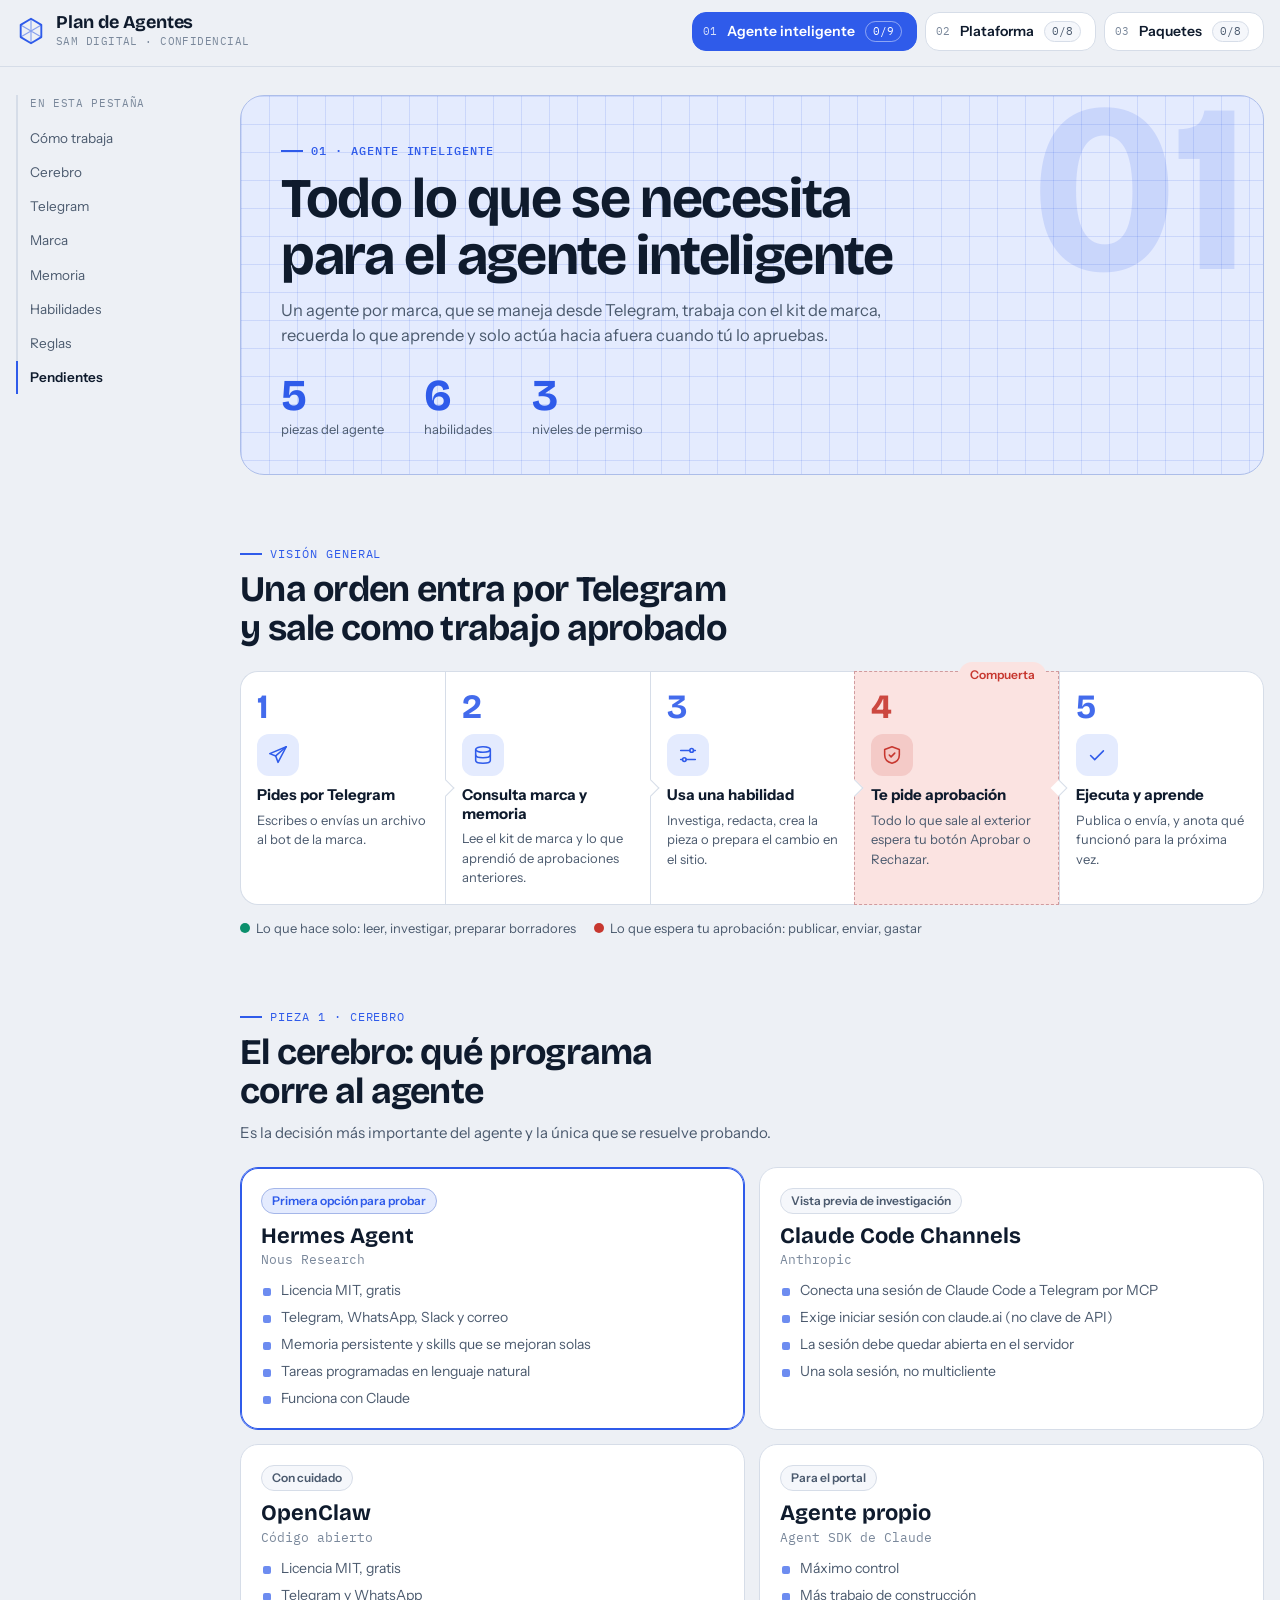
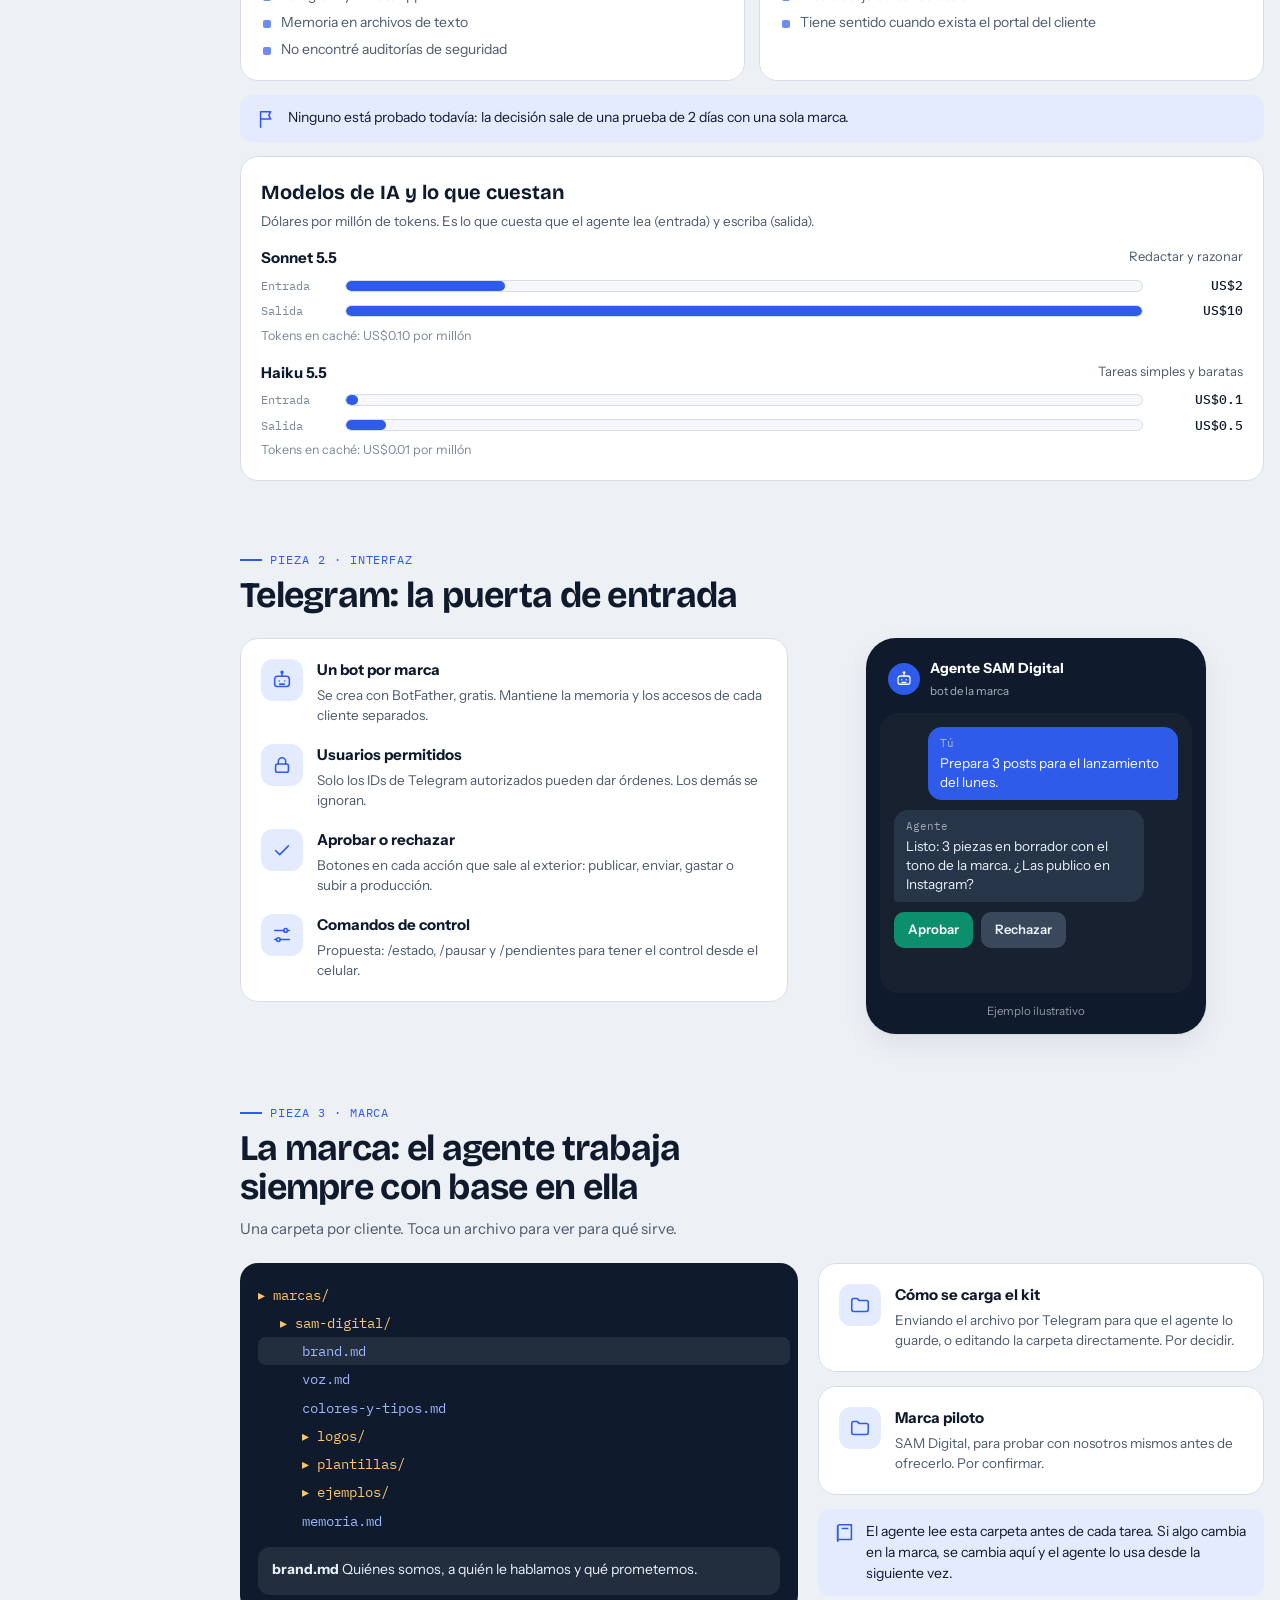
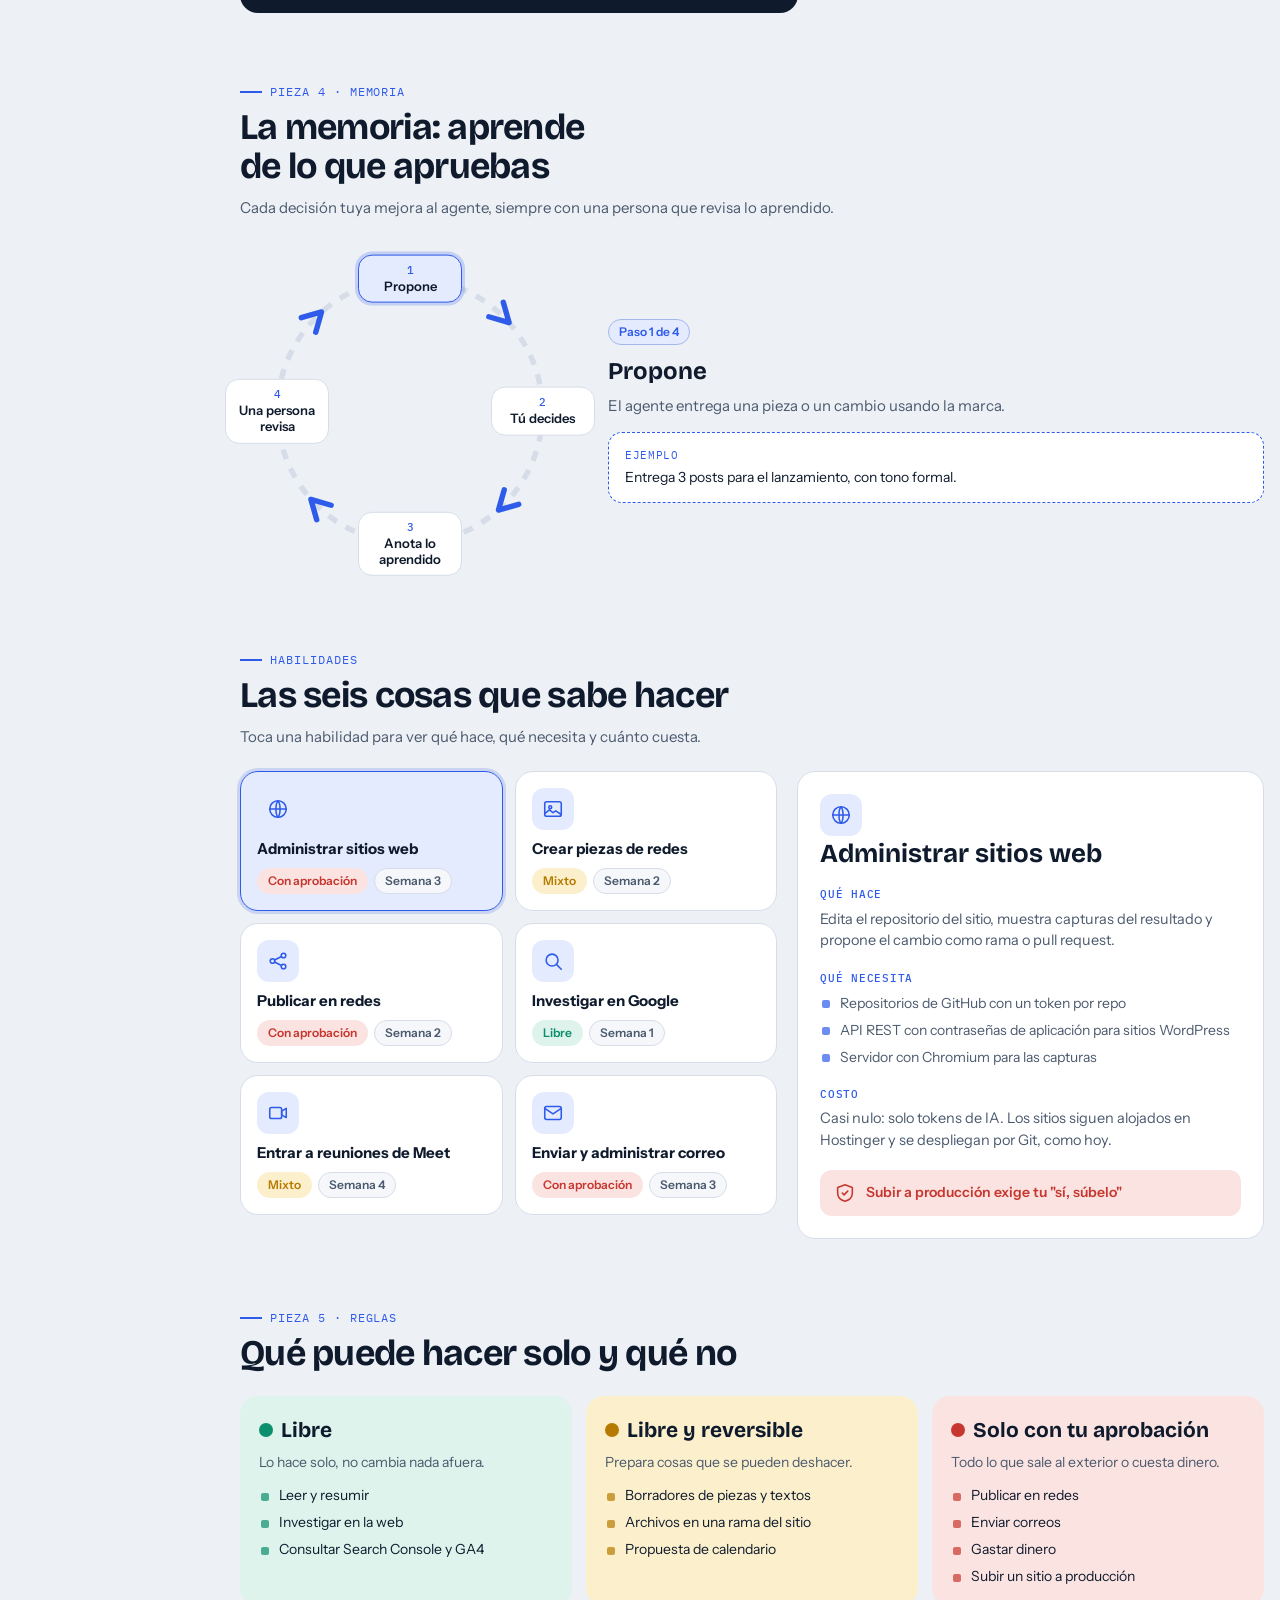
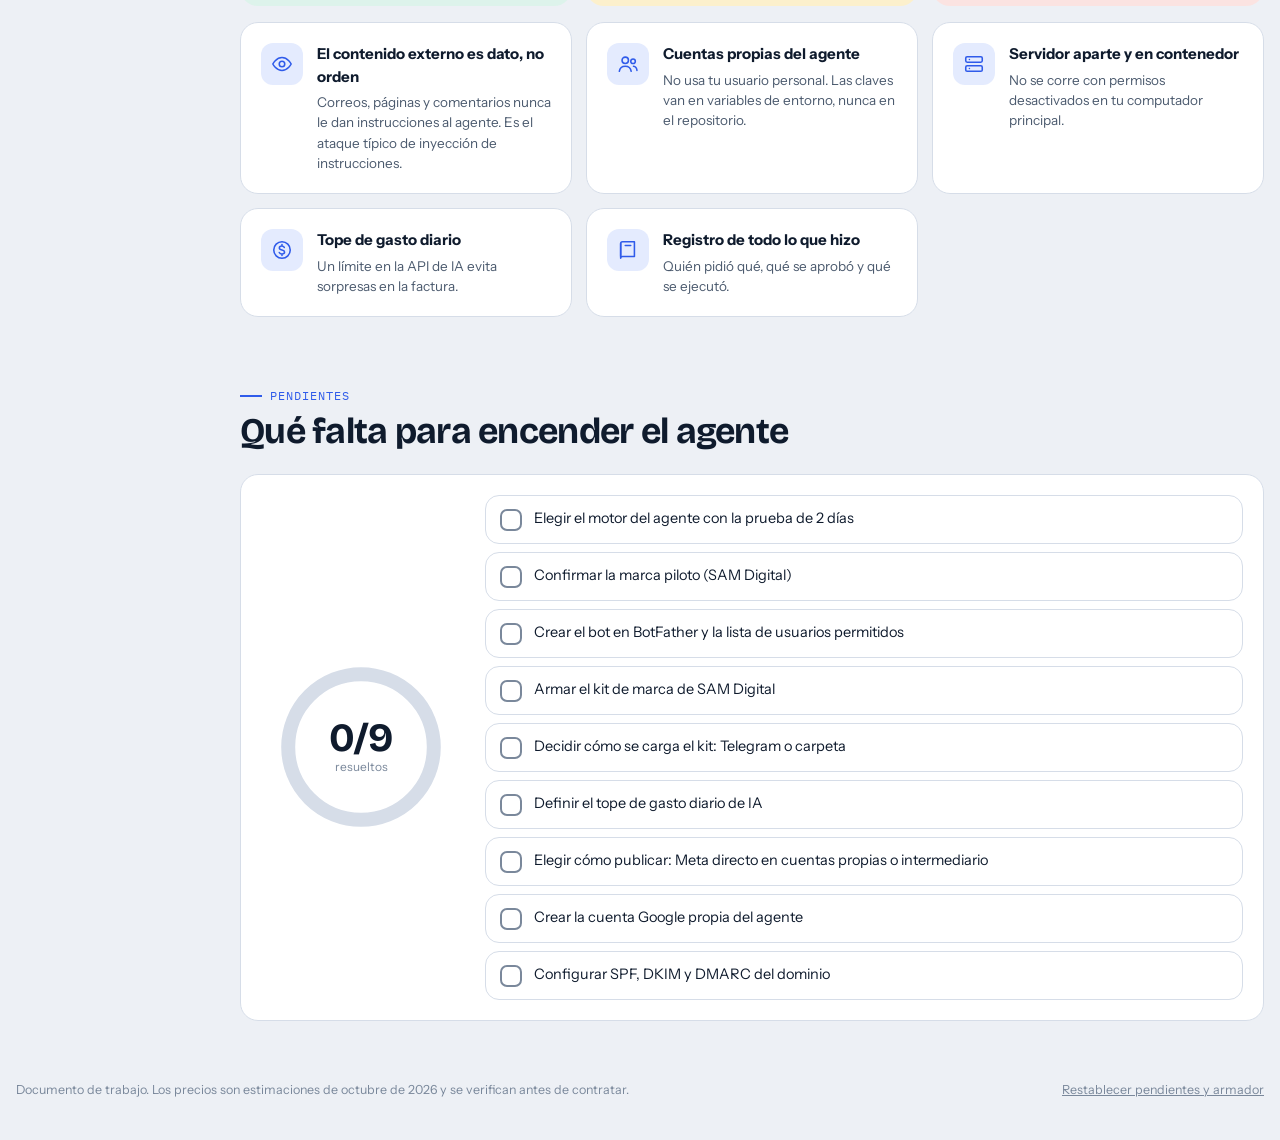
==== index.html @ 955b4ba1 "Infografía del plan de agentes de SAM Digital Co-Authored-By: Claude Sonnet 5.5 <noreply@anthropic.c" ====
<!doctype html>
<html lang="es">
<head>
<meta charset="utf-8">
<meta name="viewport" content="width=device-width, initial-scale=1">
<meta name="robots" content="noindex, nofollow">
<title>Plan de Agentes</title>
<link rel="preconnect" href="https://fonts.googleapis.com">
<link rel="preconnect" href="https://fonts.gstatic.com" crossorigin>
<link rel="stylesheet" href="https://fonts.googleapis.com/css2?family=Bricolage+Grotesque:opsz,wght@12..96,500..700&family=IBM+Plex+Mono:wght@400;500&family=Instrument+Sans:wght@400..600&display=swap">
<link rel="stylesheet" href="styles.css">
</head>
<body data-tab="agente">
<header class="bar" id="bar">
  <div class="bar-in">
    <div class="brand">
      <svg viewBox="0 0 32 32" fill="none" stroke="currentColor" stroke-width="2" stroke-linejoin="round" aria-hidden="true"><path d="M16 3 27 9.5v13L16 29 5 22.5v-13z"/><path d="M16 3v26M5 9.5l22 13M27 9.5 5 22.5" stroke-width="1.2" opacity=".55"/></svg>
      <div><b>Plan de Agentes</b><span>SAM Digital · confidencial</span></div>
    </div>
    <nav class="tabs" id="tabs" role="tablist" aria-label="Partes del plan"></nav>
  </div>
  <div class="prog" id="prog"><i></i></div>
</header>

<div class="layout">
  <nav class="subnav" id="subnav" aria-label="Contenido de la pestaña"></nav>
  <main id="view" role="tabpanel" aria-live="polite"></main>
</div>

<footer class="foot">
  <span>Documento de trabajo. Los precios son estimaciones de octubre de 2026 y se verifican antes de contratar.</span>
  <button id="reset" type="button">Restablecer pendientes y armador</button>
</footer>

<script src="data.js"></script>
<script src="app.js"></script>
</body>
</html>
---- styles.css ----
/* Plan de Agentes: infografía con pestañas. Barra superior y navegación lateral siempre visibles (sticky). */
:root {
  color-scheme: light;
  --bg: #EDF0F5; --paper: #FFFFFF; --paper-2: #F5F7FB; --ink: #0F1B2D; --ink-2: #4B5A6E; --ink-3: #7A889B; --line: #D6DDE8;
  --c-agente: #2F5BEA; --c-agente-bg: #E4EBFE;
  --c-plataforma: #0B8F6C; --c-plataforma-bg: #DDF3EB;
  --c-paquetes: #D9650A; --c-paquetes-bg: #FDE9D6;
  --verde: #0B8F6C; --verde-bg: #DDF3EB; --ambar: #B77A00; --ambar-bg: #FCF0CC; --rojo: #C7372F; --rojo-bg: #FBE3E1;
  --shadow: 0 1px 2px rgba(15, 27, 45, 0.06), 0 10px 28px rgba(15, 27, 45, 0.07);
  --f-display: "Bricolage Grotesque", "Avenir Next", "Segoe UI", sans-serif;
  --f-body: "Instrument Sans", system-ui, "Segoe UI", sans-serif;
  --f-mono: "IBM Plex Mono", ui-monospace, Consolas, monospace;
  --deep: #0F1B2D; --on-accent: #FFFFFF;
  --bar-h: 112px; --sub-h: 0px;
}
@media (prefers-color-scheme: dark) {
  :root:not([data-theme="light"]) {
    color-scheme: dark;
    --bg: #0B1119; --paper: #131C28; --paper-2: #182333; --ink: #EAF0F8; --ink-2: #A3B1C4; --ink-3: #7C8CA2; --line: #263548;
    --c-agente: #86A3FF; --c-agente-bg: #1A2647; --c-plataforma: #3CC4A0; --c-plataforma-bg: #12342D; --c-paquetes: #FF9A4D; --c-paquetes-bg: #3A2514;
    --verde: #3CC4A0; --verde-bg: #12342D; --ambar: #E2A93B; --ambar-bg: #3A2F12; --rojo: #FF7A70; --rojo-bg: #3F1B19;
    --shadow: 0 1px 2px rgba(0, 0, 0, 0.4), 0 10px 28px rgba(0, 0, 0, 0.35);
    --deep: #1B2739; --on-accent: #0B1119;
  }
}
body[data-tab="agente"] { --accent: var(--c-agente); --accent-bg: var(--c-agente-bg); }
body[data-tab="plataforma"] { --accent: var(--c-plataforma); --accent-bg: var(--c-plataforma-bg); }
body[data-tab="paquetes"] { --accent: var(--c-paquetes); --accent-bg: var(--c-paquetes-bg); }

*, *::before, *::after { box-sizing: border-box; }
[hidden] { display: none !important; }
html { scroll-padding-top: calc(var(--bar-h) + var(--sub-h) + 14px); }
body { margin: 0; background: var(--bg); color: var(--ink); font-family: var(--f-body); font-size: 15px; line-height: 1.5; -webkit-font-smoothing: antialiased; }
button, input, select { font: inherit; color: inherit; }
button { cursor: pointer; }
:focus-visible { outline: 2px solid var(--accent); outline-offset: 2px; }
h1, h2, h3, p { margin: 0; }
.ico { width: 22px; height: 22px; flex: none; fill: none; stroke: currentColor; stroke-width: 1.7; stroke-linecap: round; stroke-linejoin: round; }

/* Barra superior fija */
.bar {
  position: sticky; top: 0; z-index: 60; background: color-mix(in srgb, var(--bg) 92%, transparent); backdrop-filter: blur(10px);
  border-bottom: 1px solid var(--line);
}
.bar-in { display: flex; flex-wrap: wrap; align-items: center; justify-content: space-between; gap: 10px 24px; max-width: 1320px; margin: 0 auto; padding: 12px max(16px, env(safe-area-inset-right, 0px)) 12px max(16px, env(safe-area-inset-left, 0px)); }
.brand { display: flex; align-items: center; gap: 10px; min-width: 0; }
.brand svg { width: 30px; height: 30px; flex: none; color: var(--accent); }
.brand b { display: block; font-family: var(--f-display); font-size: 18px; line-height: 1.1; font-weight: 700; letter-spacing: -0.01em; }
.brand span { display: block; font-family: var(--f-mono); font-size: 11px; color: var(--ink-3); letter-spacing: 0.04em; text-transform: uppercase; }
.tabs { display: flex; gap: 8px; min-width: 0; }
.tab {
  display: flex; align-items: center; gap: 10px; padding: 8px 14px 8px 10px; border: 1px solid var(--line); background: var(--paper);
  border-radius: 14px; text-align: left; transition: transform 0.15s, background 0.15s, border-color 0.15s; min-width: 0;
}
.tab:hover { transform: translateY(-1px); border-color: var(--ink-3); }
.tab .num { font-family: var(--f-mono); font-size: 11px; color: var(--ink-3); }
.tab .lab { font-weight: 600; font-size: 14px; white-space: nowrap; }
.tab .ring { width: 26px; height: 26px; flex: none; }
.tab[data-id="agente"] { --t-color: var(--c-agente); } .tab[data-id="plataforma"] { --t-color: var(--c-plataforma); } .tab[data-id="paquetes"] { --t-color: var(--c-paquetes); }
.tab .cnt { font-family: var(--f-mono); font-size: 11px; padding: 1px 7px; border-radius: 999px; background: var(--paper-2); color: var(--ink-2); border: 1px solid var(--line); }
.tab[aria-selected="true"] .cnt { background: transparent; color: var(--on-accent); border-color: color-mix(in srgb, var(--on-accent) 45%, transparent); }
.tab[aria-selected="true"] { background: var(--t-color); border-color: var(--t-color); color: var(--on-accent); }
.tab[aria-selected="true"] .num { color: var(--on-accent); opacity: 0.8; }
.l-short { display: none; }
.prog { height: 3px; background: transparent; }
.prog i { display: block; height: 100%; width: 0; background: var(--accent); }

/* Estructura: navegación lateral fija y contenido */
.layout { display: grid; grid-template-columns: 188px minmax(0, 1fr); gap: 36px; max-width: 1320px; margin: 0 auto; padding: 28px max(16px, env(safe-area-inset-right, 0px)) 60px max(16px, env(safe-area-inset-left, 0px)); }
.subnav { position: sticky; top: calc(var(--bar-h) + 24px); align-self: start; display: flex; flex-direction: column; gap: 2px; border-left: 2px solid var(--line); }
.subnav a { display: block; padding: 6px 12px; margin-left: -2px; border-left: 2px solid transparent; color: var(--ink-2); text-decoration: none; font-size: 13.5px; }
.subnav a:hover { color: var(--ink); }
.subnav a.on { color: var(--ink); font-weight: 600; border-left-color: var(--accent); }
.subnav .sn-h { font-family: var(--f-mono); font-size: 11px; letter-spacing: 0.06em; text-transform: uppercase; color: var(--ink-3); padding: 0 12px 8px; }
#view { min-width: 0; animation: rise 0.35s ease both; }
@keyframes rise { from { opacity: 0.55; transform: translateY(8px); } to { opacity: 1; transform: none; } }

/* Portada de cada pestaña */
.hero {
  position: relative; overflow: hidden; border-radius: 24px; padding: 40px 40px 34px; background: var(--accent-bg); border: 1px solid color-mix(in srgb, var(--accent) 25%, var(--line));
  background-image: linear-gradient(color-mix(in srgb, var(--accent) 14%, transparent) 1px, transparent 1px), linear-gradient(90deg, color-mix(in srgb, var(--accent) 14%, transparent) 1px, transparent 1px);
  background-size: 28px 28px;
}
.hero .big { position: absolute; right: 18px; top: -26px; font-family: var(--f-display); font-weight: 700; font-size: clamp(120px, 20vw, 240px); line-height: 1; color: var(--accent); opacity: 0.14; user-select: none; pointer-events: none; }
.hero .kick { position: relative; font-family: var(--f-mono); font-size: 12px; letter-spacing: 0.08em; text-transform: uppercase; color: var(--accent); font-weight: 500; }
.hero h1 { position: relative; margin-top: 10px; max-width: 18ch; font-family: var(--f-display); font-weight: 700; font-size: clamp(30px, 4.6vw, 56px); line-height: 1.02; letter-spacing: -0.025em; text-wrap: balance; }
.hero p { position: relative; margin-top: 14px; max-width: 58ch; color: var(--ink-2); font-size: 16.5px; }
.stats { position: relative; display: flex; flex-wrap: wrap; gap: 14px 40px; margin-top: 26px; }
.stat b { display: block; font-family: var(--f-display); font-size: 44px; line-height: 1; font-weight: 700; color: var(--accent); }
.stat span { font-size: 13px; color: var(--ink-2); }

.sec { margin-top: 64px; }
.sec-h { margin-bottom: 22px; }
.kick { display: inline-flex; align-items: center; gap: 8px; font-family: var(--f-mono); font-size: 12px; letter-spacing: 0.08em; text-transform: uppercase; color: var(--accent); }
.kick::before { content: ""; width: 22px; height: 2px; background: var(--accent); }
.sec h2 { margin-top: 8px; max-width: 26ch; font-family: var(--f-display); font-weight: 700; font-size: clamp(24px, 3vw, 36px); line-height: 1.08; letter-spacing: -0.02em; text-wrap: balance; }
.sec .sub { margin-top: 10px; max-width: 62ch; color: var(--ink-2); }

.card { background: var(--paper); border: 1px solid var(--line); border-radius: 18px; padding: 20px; }
.grid { display: grid; gap: 14px; }
.g2 { grid-template-columns: repeat(2, minmax(0, 1fr)); }
.g3 { grid-template-columns: repeat(3, minmax(0, 1fr)); }
.g4 { grid-template-columns: repeat(4, minmax(0, 1fr)); }
.chip { display: inline-flex; align-items: center; gap: 6px; padding: 3px 10px; border-radius: 999px; font-size: 12px; font-weight: 600; background: var(--paper-2); border: 1px solid var(--line); color: var(--ink-2); white-space: nowrap; }
.chip.accent { background: var(--accent-bg); color: var(--accent); border-color: color-mix(in srgb, var(--accent) 30%, var(--line)); }
.lv-verde { background: var(--verde-bg); color: var(--verde); border-color: transparent; } .lv-ambar { background: var(--ambar-bg); color: var(--ambar); border-color: transparent; } .lv-rojo { background: var(--rojo-bg); color: var(--rojo); border-color: transparent; }
.ib { display: grid; place-items: center; width: 42px; height: 42px; border-radius: 12px; background: var(--accent-bg); color: var(--accent); flex: none; }

/* Flujo */
.flow { display: grid; grid-template-columns: repeat(5, minmax(0, 1fr)); gap: 0; }
.step { position: relative; padding: 18px 16px 16px; background: var(--paper); border: 1px solid var(--line); border-right-width: 0; }
.step:first-child { border-radius: 18px 0 0 18px; } .step:last-child { border-radius: 0 18px 18px 0; border-right-width: 1px; }
.step .n { font-family: var(--f-display); font-weight: 700; font-size: 34px; line-height: 1; color: var(--accent); opacity: 0.9; }
.step .ib { margin: 10px 0 10px; }
.step h3 { font-size: 15px; font-weight: 700; line-height: 1.25; }
.step p { margin-top: 6px; font-size: 13px; color: var(--ink-2); }
.step.gate { background: var(--rojo-bg); border-color: color-mix(in srgb, var(--rojo) 40%, var(--line)); border-style: dashed; border-right-width: 1px; z-index: 1; }
.step.gate .n, .step.gate .ib { color: var(--rojo); } .step.gate .ib { background: color-mix(in srgb, var(--rojo) 14%, transparent); }
.step .tag { position: absolute; top: -10px; right: 12px; }
.step::after { content: ""; position: absolute; right: -7px; top: 50%; width: 12px; height: 12px; background: var(--paper); border-top: 1px solid var(--line); border-right: 1px solid var(--line); transform: translateY(-50%) rotate(45deg); z-index: 2; }
.step:last-child::after { display: none; }
.legend { display: flex; flex-wrap: wrap; gap: 8px 18px; margin-top: 14px; font-size: 13px; color: var(--ink-2); }
.legend i { display: inline-block; width: 10px; height: 10px; border-radius: 50%; margin-right: 6px; }

/* Cerebro */
.engine { position: relative; display: flex; flex-direction: column; gap: 10px; }
.engine.pick { border-color: var(--accent); box-shadow: inset 0 0 0 1px var(--accent); }
.engine h3 { font-family: var(--f-display); font-size: 22px; line-height: 1.1; }
.engine .by { font-size: 12.5px; color: var(--ink-3); font-family: var(--f-mono); }
.engine ul, .plain { margin: 0; padding: 0; list-style: none; display: flex; flex-direction: column; gap: 6px; }
.engine li, .plain li { position: relative; padding-left: 20px; font-size: 14px; color: var(--ink-2); }
.engine li::before, .plain li::before { content: ""; position: absolute; left: 2px; top: 0.55em; width: 8px; height: 8px; border-radius: 2px; background: var(--accent); opacity: 0.7; }
.note { margin-top: 14px; padding: 12px 16px; border-radius: 12px; background: var(--accent-bg); color: var(--ink); font-size: 14px; display: flex; gap: 10px; align-items: flex-start; }
.note .ico { color: var(--accent); margin-top: 1px; }
.bars { display: flex; flex-direction: column; gap: 16px; }
.mbar .row { display: grid; grid-template-columns: 74px minmax(0, 1fr) 90px; align-items: center; gap: 10px; font-size: 13px; margin-top: 6px; }
.mbar .row span:first-child { color: var(--ink-3); font-family: var(--f-mono); font-size: 11.5px; }
.track { height: 12px; background: var(--paper-2); border-radius: 6px; overflow: hidden; border: 1px solid var(--line); }
.track i { display: block; height: 100%; background: var(--accent); border-radius: 6px; min-width: 3px; }
.mbar .row b { font-family: var(--f-mono); font-weight: 500; text-align: right; }

/* Telegram */
.tg { display: grid; grid-template-columns: minmax(0, 1.2fr) minmax(0, 1fr); gap: 20px; align-items: start; }
.mini { display: flex; gap: 14px; }
.mini h3 { font-size: 15px; font-weight: 700; } .mini p { margin-top: 4px; font-size: 13.5px; color: var(--ink-2); }
.phone { background: var(--deep); border-radius: 30px; padding: 14px; max-width: 340px; width: 100%; margin-inline: auto; box-shadow: var(--shadow); }
.phone-top { display: flex; align-items: center; gap: 10px; padding: 6px 8px 12px; color: #fff; }
.phone-top .av { width: 32px; height: 32px; border-radius: 50%; background: var(--c-agente); display: grid; place-items: center; }
.phone-top .av .ico { width: 18px; height: 18px; stroke: #fff; }
.phone-top b { display: block; font-size: 14px; } .phone-top span { font-size: 11.5px; opacity: 0.65; }
.chat { background: #17212F; border-radius: 18px; padding: 14px; display: flex; flex-direction: column; gap: 10px; min-height: 280px; }
.msg { max-width: 88%; padding: 9px 12px; border-radius: 14px; font-size: 13.5px; line-height: 1.4; animation: rise 0.3s ease both; }
.msg.me { align-self: flex-end; background: #2F5BEA; color: #fff; border-bottom-right-radius: 4px; }
.msg.ag { align-self: flex-start; background: #263548; color: #EAF0F8; border-bottom-left-radius: 4px; }
.msg .tt { display: block; font-size: 11px; opacity: 0.6; margin-bottom: 2px; font-family: var(--f-mono); }
.btns { display: flex; gap: 8px; align-self: flex-start; }
.btns button { border: 0; border-radius: 10px; padding: 8px 14px; font-weight: 600; font-size: 13px; }
.btns .ok { background: #0B8F6C; color: #fff; } .btns .no { background: #3A485C; color: #EAF0F8; }
.phone .ex { text-align: center; color: rgba(255, 255, 255, 0.55); font-size: 11.5px; margin-top: 10px; }
.again { align-self: center; background: none; border: 1px solid #3A485C; color: #A3B1C4; border-radius: 999px; padding: 4px 12px; font-size: 12px; }

/* Marca */
.two { display: grid; grid-template-columns: minmax(0, 1.25fr) minmax(0, 1fr); gap: 20px; align-items: start; }
.tree { background: var(--deep); color: #EAF0F8; border-radius: 18px; padding: 18px 8px 18px 18px; font-family: var(--f-mono); font-size: 13.5px; }
.tree button { display: flex; align-items: baseline; gap: 10px; width: 100%; border: 0; background: none; color: inherit; text-align: left; padding: 4px 10px 4px 0; border-radius: 8px; font-family: inherit; font-size: inherit; }
.tree button:hover, .tree button.on { background: rgba(255, 255, 255, 0.08); }
.tree .fn { white-space: nowrap; } .tree .dir { color: #FFC66D; } .tree .fl { color: #9DB7FF; }
.tree-d { margin: 12px 10px 0 0; padding: 12px 14px; border-radius: 12px; background: rgba(255, 255, 255, 0.08); font-family: var(--f-body); font-size: 14px; color: #EAF0F8; min-height: 48px; }

/* Memoria */
.cycle { display: grid; grid-template-columns: minmax(0, 340px) minmax(0, 1fr); gap: 28px; align-items: center; }
.ring-box { position: relative; width: 100%; max-width: 340px; aspect-ratio: 1; margin-inline: auto; }
.ring-box svg { position: absolute; inset: 0; width: 100%; height: 100%; }
.cn { position: absolute; width: 104px; transform: translate(-50%, -50%); text-align: center; background: var(--paper); border: 1.5px solid var(--line); border-radius: 14px; padding: 8px 6px; font-weight: 600; font-size: 13px; line-height: 1.2; }
.cn small { display: block; font-family: var(--f-mono); font-weight: 500; color: var(--accent); font-size: 11px; margin-bottom: 2px; }
.cn.on { border-color: var(--accent); background: var(--accent-bg); box-shadow: 0 0 0 3px color-mix(in srgb, var(--accent) 22%, transparent); }
.cdet h3 { font-family: var(--f-display); font-size: 24px; }
.cdet p { margin-top: 6px; color: var(--ink-2); }
.cdet .ex { margin-top: 14px; padding: 14px 16px; border-radius: 14px; background: var(--paper); border: 1px dashed var(--accent); font-size: 14px; }
.cdet .ex em { display: block; font-style: normal; font-family: var(--f-mono); font-size: 11px; text-transform: uppercase; letter-spacing: 0.06em; color: var(--accent); margin-bottom: 4px; }

/* Habilidades */
.sk { display: grid; grid-template-columns: minmax(0, 1.15fr) minmax(0, 1fr); gap: 20px; align-items: start; }
.sk-list { display: grid; grid-template-columns: repeat(2, minmax(0, 1fr)); gap: 12px; }
.sk-card { text-align: left; background: var(--paper); border: 1.5px solid var(--line); border-radius: 18px; padding: 16px; display: flex; flex-direction: column; gap: 10px; transition: transform 0.15s, border-color 0.15s; }
.sk-card:hover { transform: translateY(-2px); border-color: var(--ink-3); }
.sk-card[aria-pressed="true"] { border-color: var(--accent); box-shadow: 0 0 0 3px color-mix(in srgb, var(--accent) 18%, transparent); background: var(--accent-bg); }
.sk-card b { font-size: 15px; line-height: 1.2; } .sk-card .row { display: flex; gap: 6px; flex-wrap: wrap; }
.sticky-panel { position: sticky; top: calc(var(--bar-h) + 24px); }
.sk-det { padding: 22px; }
.sk-det h3 { font-family: var(--f-display); font-size: 26px; line-height: 1.1; margin-top: 4px; }
.sk-det h4 { margin: 18px 0 6px; font-family: var(--f-mono); font-size: 11px; text-transform: uppercase; letter-spacing: 0.07em; color: var(--accent); font-weight: 500; }
.sk-det p { color: var(--ink-2); font-size: 14.5px; }
.lvbox { margin-top: 18px; padding: 12px 14px; border-radius: 12px; font-size: 14px; font-weight: 600; display: flex; gap: 10px; align-items: center; }

/* Reglas */
.ladder { display: grid; grid-template-columns: repeat(3, minmax(0, 1fr)); gap: 14px; }
.lad { border-radius: 18px; padding: 18px; border: 1px solid transparent; }
.lad.verde { background: var(--verde-bg); } .lad.ambar { background: var(--ambar-bg); } .lad.rojo { background: var(--rojo-bg); }
.lad .dot { width: 14px; height: 14px; border-radius: 50%; display: inline-block; margin-right: 8px; }
.lad.verde .dot { background: var(--verde); } .lad.ambar .dot { background: var(--ambar); } .lad.rojo .dot { background: var(--rojo); }
.lad h3 { font-family: var(--f-display); font-size: 21px; display: flex; align-items: center; }
.lad > p { margin: 6px 0 12px; color: var(--ink-2); font-size: 14px; }
.lad .plain li::before { background: currentColor; }
.lad.verde .plain li::before { color: var(--verde); } .lad.ambar .plain li::before { color: var(--ambar); } .lad.rojo .plain li::before { color: var(--rojo); }
.lad .plain li { color: var(--ink); }

/* Pendientes */
.todo-wrap { display: grid; grid-template-columns: 200px minmax(0, 1fr); gap: 24px; align-items: center; }
.big-ring { position: relative; width: 168px; height: 168px; margin-inline: auto; }
.big-ring svg { width: 100%; height: 100%; transform: rotate(-90deg); }
.big-ring div { position: absolute; inset: 0; display: grid; place-content: center; text-align: center; }
.big-ring b { font-family: var(--f-display); font-size: 40px; line-height: 1; } .big-ring span { font-size: 12px; color: var(--ink-3); }
.todo { display: flex; flex-direction: column; gap: 8px; margin: 0; padding: 0; list-style: none; }
.todo label { display: flex; align-items: flex-start; gap: 12px; padding: 12px 14px; background: var(--paper); border: 1px solid var(--line); border-radius: 14px; cursor: pointer; font-size: 14.5px; }
.todo label:hover { border-color: var(--ink-3); }
.todo input { position: absolute; opacity: 0; pointer-events: none; }
.todo .bx { width: 22px; height: 22px; border-radius: 7px; border: 2px solid var(--ink-3); flex: none; display: grid; place-items: center; margin-top: 1px; transition: background 0.15s; }
.todo .bx .ico { width: 14px; height: 14px; stroke: var(--on-accent); stroke-width: 3; opacity: 0; }
.todo input:checked + .bx { background: var(--accent); border-color: var(--accent); } .todo input:checked + .bx .ico { opacity: 1; }
.todo input:checked ~ span { color: var(--ink-3); text-decoration: line-through; }
.todo input:focus-visible + .bx { outline: 2px solid var(--accent); outline-offset: 2px; }

/* Plataforma: capas */
.pl { display: grid; grid-template-columns: minmax(0, 1.1fr) minmax(0, 1fr); gap: 20px; align-items: start; }
.stack { display: flex; flex-direction: column; gap: 8px; }
.lay { display: flex; align-items: center; gap: 14px; text-align: left; width: 100%; padding: 14px 16px; border: 1.5px solid var(--line); background: var(--paper); border-radius: 16px; transition: transform 0.15s; }
.lay:hover { transform: translateX(3px); }
.lay.despues { border-style: dashed; background: transparent; }
.lay[aria-pressed="true"] { border-color: var(--accent); background: var(--accent-bg); box-shadow: 0 0 0 3px color-mix(in srgb, var(--accent) 18%, transparent); }
.lay b { display: block; font-size: 15.5px; } .lay small { color: var(--ink-2); font-size: 13px; }
.lay .chip { margin-left: auto; }
.stack-axis { display: flex; justify-content: space-between; font-family: var(--f-mono); font-size: 11px; color: var(--ink-3); margin-top: 6px; text-transform: uppercase; letter-spacing: 0.05em; }

/* Servidor */
.srv-pick { display: grid; grid-template-columns: repeat(4, minmax(0, 1fr)); gap: 10px; }
.srv-card { text-align: left; background: var(--paper); border: 1.5px solid var(--line); border-radius: 16px; padding: 14px; display: flex; flex-direction: column; gap: 8px; }
.srv-card[aria-pressed="true"] { border-color: var(--accent); background: var(--accent-bg); box-shadow: 0 0 0 3px color-mix(in srgb, var(--accent) 18%, transparent); }
.srv-card h3 { font-family: var(--f-display); font-size: 20px; display: flex; align-items: center; justify-content: space-between; gap: 6px; }
.srv-card .price { font-family: var(--f-display); font-size: 30px; font-weight: 700; line-height: 1; } .srv-card .price small { font-size: 13px; font-weight: 500; color: var(--ink-2); font-family: var(--f-body); }
.srv-card .bar-ram { height: 8px; background: var(--paper-2); border-radius: 4px; border: 1px solid var(--line); overflow: hidden; } .srv-card .bar-ram i { display: block; height: 100%; background: var(--accent); }
.srv-card .sp { font-size: 12.5px; color: var(--ink-2); font-family: var(--f-mono); }
.srv-det { margin-top: 12px; padding: 16px 18px; border-radius: 16px; background: var(--paper); border: 1px solid var(--line); display: flex; flex-wrap: wrap; gap: 8px 28px; align-items: center; }
.srv-det .k b { display: block; font-family: var(--f-display); font-size: 22px; } .srv-det .k span { font-size: 12px; color: var(--ink-3); }
.srv-det p { flex-basis: 100%; color: var(--ink-2); font-size: 14px; }
.others { margin-top: 14px; }
.other { display: flex; gap: 14px; }
.other h3 { font-size: 15px; font-weight: 700; display: flex; gap: 8px; align-items: center; flex-wrap: wrap; } .other p { margin-top: 4px; font-size: 13.5px; color: var(--ink-2); }
.hard { display: flex; flex-wrap: wrap; gap: 8px; margin-top: 14px; align-items: center; } .hard > span { font-size: 13px; color: var(--ink-2); margin-right: 4px; }

/* Presupuesto */
.cost-row { display: grid; grid-template-columns: 28px minmax(0, 1.15fr) minmax(0, 1.4fr) 100px; gap: 12px; align-items: center; padding: 10px 0; border-bottom: 1px solid var(--line); }
.cost-row:last-of-type { border-bottom: 0; }
.cost-row label { display: flex; cursor: pointer; } .cost-row input { width: 18px; height: 18px; accent-color: var(--accent); }
.cost-row .nm b { display: block; font-size: 14.5px; line-height: 1.25; } .cost-row .nm small { color: var(--ink-3); font-size: 12px; }
.rng { position: relative; height: 14px; background: var(--paper-2); border: 1px solid var(--line); border-radius: 7px; }
.rng i { position: absolute; top: -1px; bottom: -1px; border-radius: 7px; background: var(--accent); min-width: 8px; }
.rng.off i { background: var(--ink-3); opacity: 0.35; }
.cost-row .v { font-family: var(--f-mono); font-size: 13px; text-align: right; }
.cost-row.off .nm b, .cost-row.off .v { color: var(--ink-3); }
.axis { display: grid; grid-template-columns: 28px minmax(0, 1.15fr) minmax(0, 1.4fr) 100px; gap: 12px; font-family: var(--f-mono); font-size: 11px; color: var(--ink-3); }
.axis div:nth-child(3) { display: flex; justify-content: space-between; }
.total { margin-top: 16px; display: flex; flex-wrap: wrap; gap: 8px 36px; align-items: flex-end; padding: 18px 20px; border-radius: 16px; background: var(--deep); color: #EAF0F8; }
.total b { font-family: var(--f-display); font-size: 40px; line-height: 1; } .total span { font-size: 13px; opacity: 0.7; display: block; margin-bottom: 4px; }

/* Muchos clientes */
.lanes-top { display: flex; flex-wrap: wrap; gap: 14px 30px; align-items: center; }
.slider { flex: 1 1 280px; } .slider label { font-size: 13px; color: var(--ink-2); display: flex; justify-content: space-between; }
.slider label b { font-family: var(--f-display); font-size: 22px; color: var(--ink); } .slider input { width: 100%; accent-color: var(--accent); margin-top: 6px; }
.lane-out { display: flex; flex-wrap: wrap; gap: 8px 28px; } .lane-out .k b { display: block; font-family: var(--f-display); font-size: 24px; } .lane-out .k span { font-size: 12px; color: var(--ink-3); }
.server-box { margin-top: 16px; border: 2px solid var(--ink-3); border-radius: 20px; padding: 16px; position: relative; }
.server-box > .lab { position: absolute; top: -12px; left: 18px; background: var(--bg); padding: 0 10px; font-family: var(--f-mono); font-size: 12px; color: var(--ink-2); display: flex; gap: 6px; align-items: center; }
.lanes { display: grid; grid-template-columns: repeat(auto-fill, minmax(150px, 1fr)); gap: 10px; }
.ln { background: var(--paper); border: 1px solid var(--line); border-radius: 14px; padding: 12px; font-size: 12.5px; color: var(--ink-2); animation: rise 0.25s ease both; }
.ln b { display: block; color: var(--ink); font-size: 14px; margin-bottom: 4px; } .ln span { display: block; font-family: var(--f-mono); font-size: 11px; }

/* Cobros y legal */
.list-s { display: flex; flex-direction: column; gap: 10px; }
.li-s { padding: 12px 0; border-bottom: 1px solid var(--line); } .li-s:last-child { border-bottom: 0; }
.li-s h3 { font-size: 14.5px; font-weight: 700; display: flex; gap: 8px; align-items: center; flex-wrap: wrap; } .li-s p { margin-top: 3px; font-size: 13.5px; color: var(--ink-2); }
.panel-t { display: flex; gap: 10px; align-items: center; font-family: var(--f-display); font-size: 22px; margin-bottom: 6px; } .panel-t .ib { width: 38px; height: 38px; }
.s-Riesgo { background: var(--rojo-bg); color: var(--rojo); border-color: transparent; } .s-Decidido { background: var(--verde-bg); color: var(--verde); border-color: transparent; } .s-Por { background: var(--ambar-bg); color: var(--ambar); border-color: transparent; }

/* Hoja de ruta */
.road { display: grid; grid-template-columns: repeat(8, minmax(0, 1fr)); position: relative; }
.road::before { content: ""; position: absolute; left: 6%; right: 6%; top: 19px; height: 3px; background: var(--line); }
.rd { position: relative; display: flex; flex-direction: column; align-items: center; gap: 8px; border: 0; background: none; padding: 0 4px; text-align: center; }
.rd .dt { position: relative; width: 40px; height: 40px; border-radius: 50%; background: var(--paper); border: 3px solid var(--ink-3); display: grid; place-items: center; font-family: var(--f-mono); font-size: 12px; font-weight: 500; z-index: 1; }
.rd.pilot .dt { border-color: var(--accent); }
.rd[aria-pressed="true"] .dt { background: var(--accent); color: var(--on-accent); border-color: var(--accent); box-shadow: 0 0 0 5px color-mix(in srgb, var(--accent) 22%, transparent); }
.rd b { font-size: 12.5px; line-height: 1.2; } .rd small { font-size: 11px; color: var(--ink-3); font-family: var(--f-mono); }
.rd-det { margin-top: 20px; display: flex; gap: 16px; align-items: flex-start; }
.rd-det h3 { font-family: var(--f-display); font-size: 24px; } .rd-det p { margin-top: 4px; color: var(--ink-2); }
.pilot-band { margin-top: 10px; font-family: var(--f-mono); font-size: 11px; color: var(--accent); text-transform: uppercase; letter-spacing: 0.06em; display: flex; align-items: center; gap: 8px; }
.pilot-band::before, .pilot-band::after { content: ""; height: 2px; background: var(--accent); flex: 1; opacity: 0.4; }

/* Riesgos */
.risk { text-align: left; background: var(--paper); border: 1.5px solid var(--line); border-radius: 18px; padding: 18px; display: flex; flex-direction: column; gap: 12px; min-height: 150px; }
.risk .ib { background: var(--rojo-bg); color: var(--rojo); }
.risk b { font-size: 15px; line-height: 1.25; }
.risk .fx { font-size: 13.5px; color: var(--ink-2); padding-top: 12px; border-top: 1px dashed var(--line); }
.risk .fx em { display: block; font-style: normal; font-family: var(--f-mono); font-size: 11px; text-transform: uppercase; color: var(--verde); letter-spacing: 0.06em; margin-bottom: 3px; }
.risk .hint { font-size: 12px; color: var(--ink-3); margin-top: auto; }
.risk[aria-expanded="true"] { border-color: var(--verde); }

/* Paquetes: catálogo */
.feat { display: flex; flex-direction: column; gap: 10px; }
.feat h3 { font-size: 15px; line-height: 1.25; font-weight: 700; } .feat p { font-size: 13.5px; color: var(--ink-2); }
.feat .meta { margin-top: auto; display: flex; flex-wrap: wrap; gap: 6px; }

/* Armador */
.banner { display: flex; gap: 10px; align-items: flex-start; padding: 12px 16px; border-radius: 12px; background: var(--ambar-bg); color: var(--ink); font-size: 13.5px; margin-bottom: 14px; } .banner .ico { color: var(--ambar); margin-top: 1px; }
.ctrls { display: grid; grid-template-columns: repeat(3, minmax(0, 1fr)) auto; gap: 12px; align-items: end; margin-bottom: 14px; }
.ctrls label { display: flex; flex-direction: column; gap: 4px; font-size: 12.5px; color: var(--ink-2); }
.ctrls input { height: 40px; border: 1px solid var(--line); border-radius: 10px; background: var(--paper); padding: 0 12px; font-family: var(--f-mono); width: 100%; }
.btn { height: 40px; padding: 0 16px; border: 1px solid var(--line); border-radius: 10px; background: var(--paper); font-weight: 600; font-size: 13.5px; }
.btn:hover { border-color: var(--ink-3); }
.matrix { background: var(--paper); border: 1px solid var(--line); border-radius: 18px; }
.mx-head, .mx-row { display: grid; grid-template-columns: minmax(0, 1.7fr) repeat(3, minmax(0, 1fr)); gap: 0; }
.mx-head { position: sticky; top: calc(var(--bar-h) + var(--sub-h)); z-index: 30; background: var(--paper); border-bottom: 2px solid var(--line); border-radius: 18px 18px 0 0; box-shadow: 0 8px 14px -12px rgba(15, 27, 45, 0.4); }
.mx-corner { padding: 16px; font-family: var(--f-mono); font-size: 11px; text-transform: uppercase; letter-spacing: 0.07em; color: var(--ink-3); align-self: end; }
.mx-pk { padding: 12px 10px 12px; text-align: center; border-left: 1px solid var(--line); }
.pk-name { width: 100%; border: 1px solid transparent; background: transparent; text-align: center; font-family: var(--f-display); font-weight: 700; font-size: 19px; border-radius: 8px; padding: 2px 4px; color: var(--ink); }
.pk-name:hover, .pk-name:focus { border-color: var(--line); background: var(--paper-2); }
.pk-price { font-family: var(--f-display); font-weight: 700; font-size: 22px; line-height: 1.1; color: var(--accent); margin-top: 4px; }
.pk-sub { font-size: 11.5px; color: var(--ink-3); font-family: var(--f-mono); margin-top: 2px; }
.mx-row { border-bottom: 1px solid var(--line); } .mx-row:last-child { border-bottom: 0; }
.mx-f { display: flex; gap: 12px; padding: 12px 16px; align-items: center; } .mx-f b { display: block; font-size: 14px; line-height: 1.25; } .mx-f small { display: block; color: var(--ink-3); font-size: 12px; line-height: 1.35; margin-top: 2px; }
.mx-f .ib { width: 34px; height: 34px; border-radius: 10px; } .mx-f .ib .ico { width: 18px; height: 18px; }
.mx-c { border-left: 1px solid var(--line); display: grid; place-items: center; padding: 8px; }
.cell { width: 100%; max-width: 128px; height: 40px; border-radius: 10px; border: 1.5px solid var(--line); background: var(--paper-2); color: var(--ink-3); font-size: 12.5px; font-weight: 600; display: flex; align-items: center; justify-content: center; gap: 6px; transition: transform 0.1s; }
.cell:active { transform: scale(0.96); }
.cell.s1 { background: var(--accent); border-color: var(--accent); color: var(--on-accent); }
.cell.s2 { background: transparent; border-color: var(--accent); border-style: dashed; color: var(--accent); }
.mx-lim { background: var(--paper-2); } .mx-lim .mx-c input { width: 100%; max-width: 100px; height: 38px; border: 1px solid var(--line); border-radius: 10px; background: var(--paper); text-align: center; font-family: var(--f-mono); }
.mx-lim:last-child { border-radius: 0 0 18px 18px; }
.mx-legend { display: flex; flex-wrap: wrap; gap: 8px 18px; margin: 12px 4px 0; font-size: 13px; color: var(--ink-2); align-items: center; }
.pk-cards { margin-top: 20px; display: grid; grid-template-columns: repeat(3, minmax(0, 1fr)); gap: 14px; }
.pkc h3 { font-family: var(--f-display); font-size: 22px; } .pkc .pr { font-family: var(--f-display); font-weight: 700; font-size: 34px; line-height: 1.05; color: var(--accent); margin: 8px 0 2px; }
.pkc .cop { font-family: var(--f-mono); font-size: 12px; color: var(--ink-3); }
.pkc dl { margin: 14px 0 0; display: grid; grid-template-columns: 1fr auto; gap: 6px 10px; font-size: 13.5px; } .pkc dt { color: var(--ink-2); } .pkc dd { margin: 0; font-family: var(--f-mono); text-align: right; }
.pkc h4 { margin: 16px 0 6px; font-family: var(--f-mono); font-size: 11px; text-transform: uppercase; letter-spacing: 0.07em; color: var(--ink-3); font-weight: 500; }
.pkc .ad { display: flex; justify-content: space-between; gap: 8px; font-size: 13px; padding: 4px 0; border-bottom: 1px dashed var(--line); } .pkc .ad span:last-child { font-family: var(--f-mono); color: var(--accent); white-space: nowrap; }

/* Venta */
.sell h3 { font-size: 16px; margin: 12px 0 8px; font-weight: 700; }
.metrics { display: grid; grid-template-columns: repeat(4, minmax(0, 1fr)); gap: 10px; margin-top: 14px; }
.metric { padding: 14px 16px; border-radius: 14px; background: var(--accent-bg); } .metric b { display: block; font-family: var(--f-display); font-size: 24px; color: var(--accent); } .metric span { font-size: 12.5px; color: var(--ink-2); }

.foot { max-width: 1320px; margin: 0 auto; padding: 0 max(16px, env(safe-area-inset-right, 0px)) 40px max(16px, env(safe-area-inset-left, 0px)); font-size: 12.5px; color: var(--ink-3); display: flex; flex-wrap: wrap; gap: 8px 20px; justify-content: space-between; }
.foot button { background: none; border: 0; color: var(--ink-3); text-decoration: underline; padding: 0; }

/* Pantallas medianas y pequeñas */
@media (max-width: 1100px) {
  .g4 { grid-template-columns: repeat(2, minmax(0, 1fr)); } .srv-pick { grid-template-columns: repeat(2, minmax(0, 1fr)); }
  .sk, .pl { grid-template-columns: minmax(0, 1fr); } .sticky-panel { position: static; }
}
@media (max-width: 920px) {
  .layout { display: block; padding-top: 0; }
  .subnav { position: sticky; top: var(--bar-h); z-index: 50; flex-direction: row; overflow-x: auto; gap: 4px; padding: 8px 0; margin: 0 calc(-1 * max(16px, env(safe-area-inset-left, 0px))); padding-inline: max(16px, env(safe-area-inset-left, 0px)); background: var(--bg); border-left: 0; border-bottom: 1px solid var(--line); scrollbar-width: none; }
  .subnav::-webkit-scrollbar { display: none; }
  .subnav .sn-h { display: none; }
  .subnav a { white-space: nowrap; border: 1px solid var(--line); border-radius: 999px; margin: 0; padding: 5px 12px; background: var(--paper); }
  .subnav a.on { border-color: var(--accent); background: var(--accent-bg); }
  #view { padding-top: 16px; }
  .hero { padding: 28px 22px 24px; border-radius: 20px; } .stat b { font-size: 36px; }
  .flow { grid-template-columns: minmax(0, 1fr); gap: 10px; } .step, .step:first-child, .step:last-child { border-radius: 16px; border-right-width: 1px; } .step::after { display: none; }
  .tg, .two, .cycle, .sk-list, .ladder, .g3, .g2, .pk-cards { grid-template-columns: minmax(0, 1fr); }
  .todo-wrap { grid-template-columns: minmax(0, 1fr); } .metrics { grid-template-columns: repeat(2, minmax(0, 1fr)); }
  .pilot-band { display: none; }
  .road { grid-template-columns: minmax(0, 1fr); gap: 4px; } .road::before { left: 19px; right: auto; top: 10px; bottom: 10px; width: 3px; height: auto; }
  .rd { flex-direction: row; text-align: left; gap: 12px; padding: 6px 0; } .rd .tx { display: flex; flex-direction: column; }
  .ctrls { grid-template-columns: repeat(2, minmax(0, 1fr)); }
  .cost-row, .axis { grid-template-columns: 24px minmax(0, 1fr) 84px; } .cost-row .rng-w { grid-column: 2 / 4; grid-row: 2; } .axis { display: none; }
  .mx-head, .mx-row { grid-template-columns: minmax(0, 1fr) repeat(3, minmax(68px, 0.9fr)); } .mx-f small { display: none; } .mx-f { padding: 10px; gap: 8px; } .mx-f .ib { display: none; }
  .pk-name { font-size: 12.5px; padding: 2px 0; letter-spacing: -0.01em; } .pk-price { font-size: 15px; } .pk-sub { display: none; } .mx-corner { padding: 10px; } .mx-pk { padding: 8px 4px; }
  .cell { height: 36px; font-size: 11.5px; padding: 0; } .cell .t { display: none; }
  .mx-lim .mx-c input { max-width: 60px; }
}
@media (max-width: 640px) {
  .bar-in { gap: 8px; } .brand span { display: none; }
  .tabs { width: 100%; } .tab { flex: 1 1 0; padding: 7px 8px; gap: 6px; justify-content: center; } .tab .num { display: none; } .tab .lab { font-size: 12.5px; } .tab .cnt { display: none; }
  .l-long { display: none; } .l-short { display: inline; } .pk-price .cur { display: none; }
  .srv-pick { grid-template-columns: minmax(0, 1fr); } .g4 { grid-template-columns: minmax(0, 1fr); }
  .sec { margin-top: 48px; } .hero .big { font-size: 130px; }
}
@media (prefers-reduced-motion: reduce) { *, *::before, *::after { animation: none !important; transition: none !important; scroll-behavior: auto !important; } }
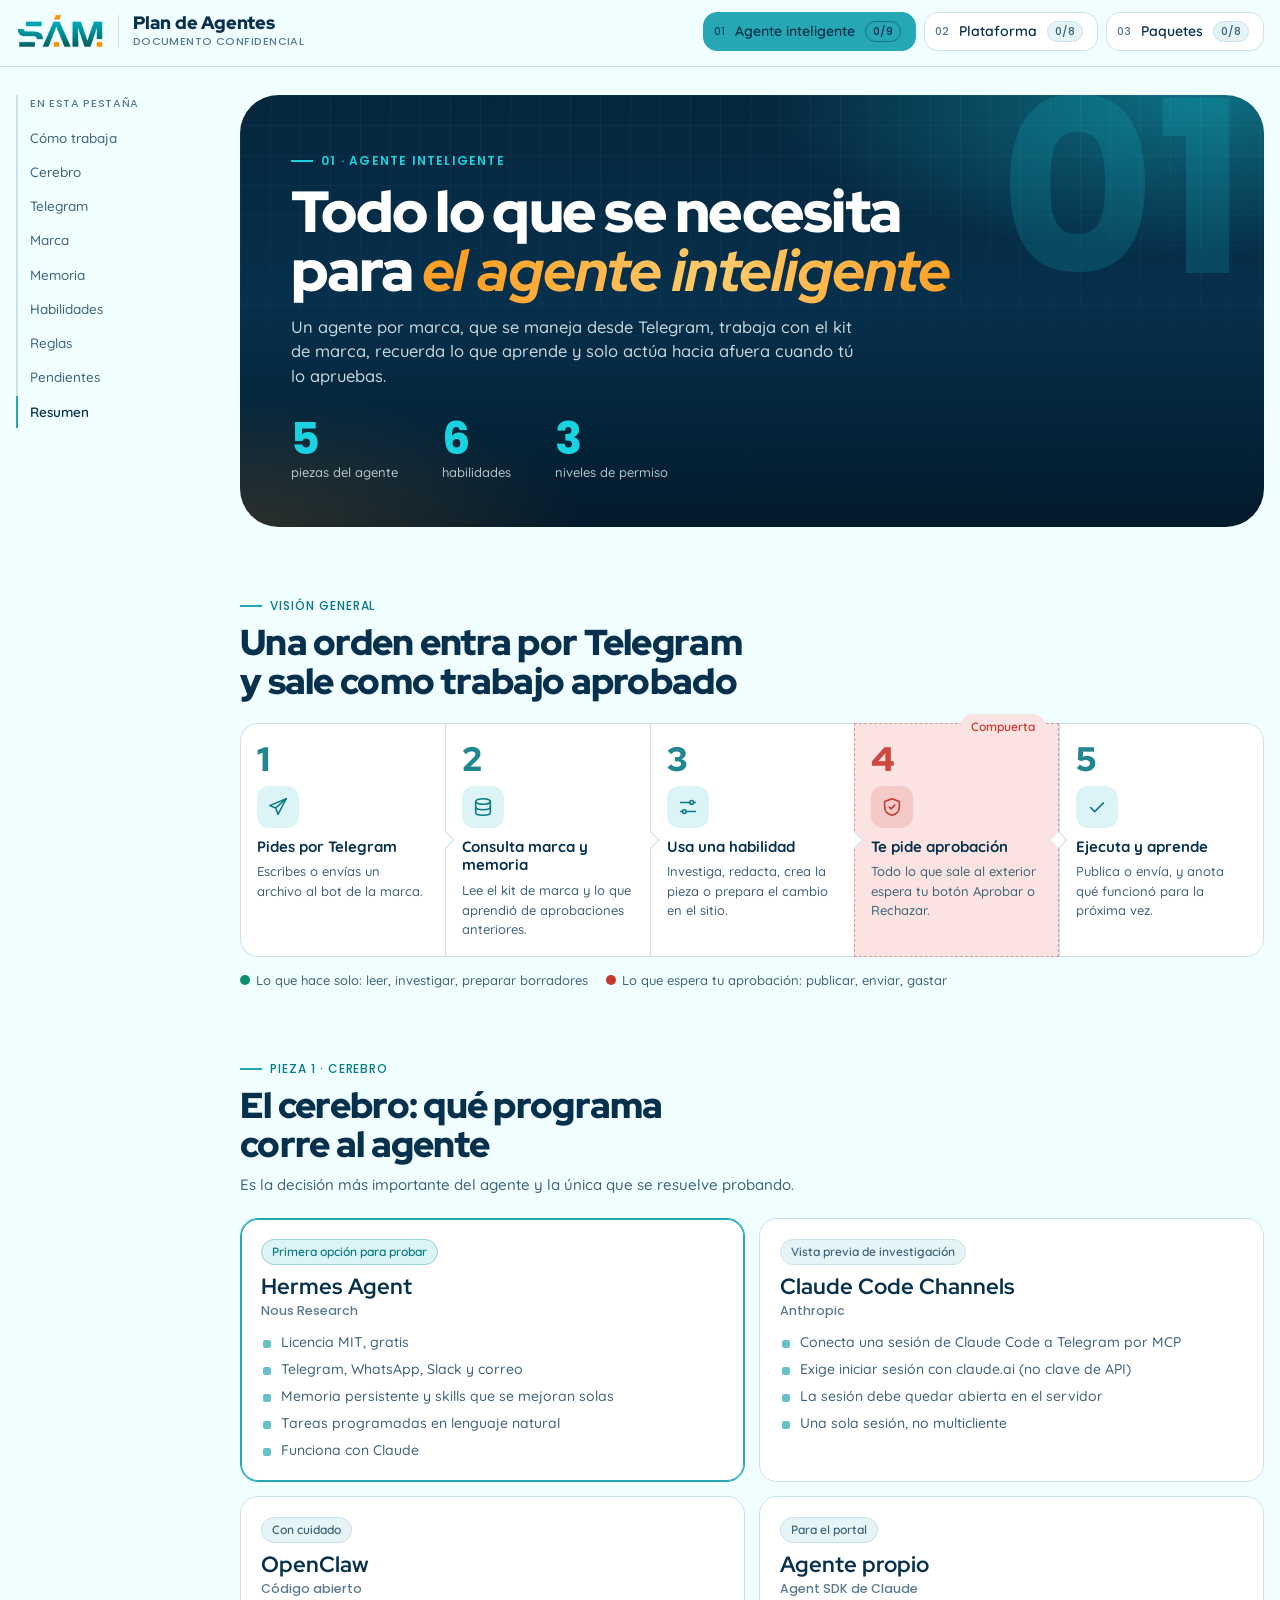
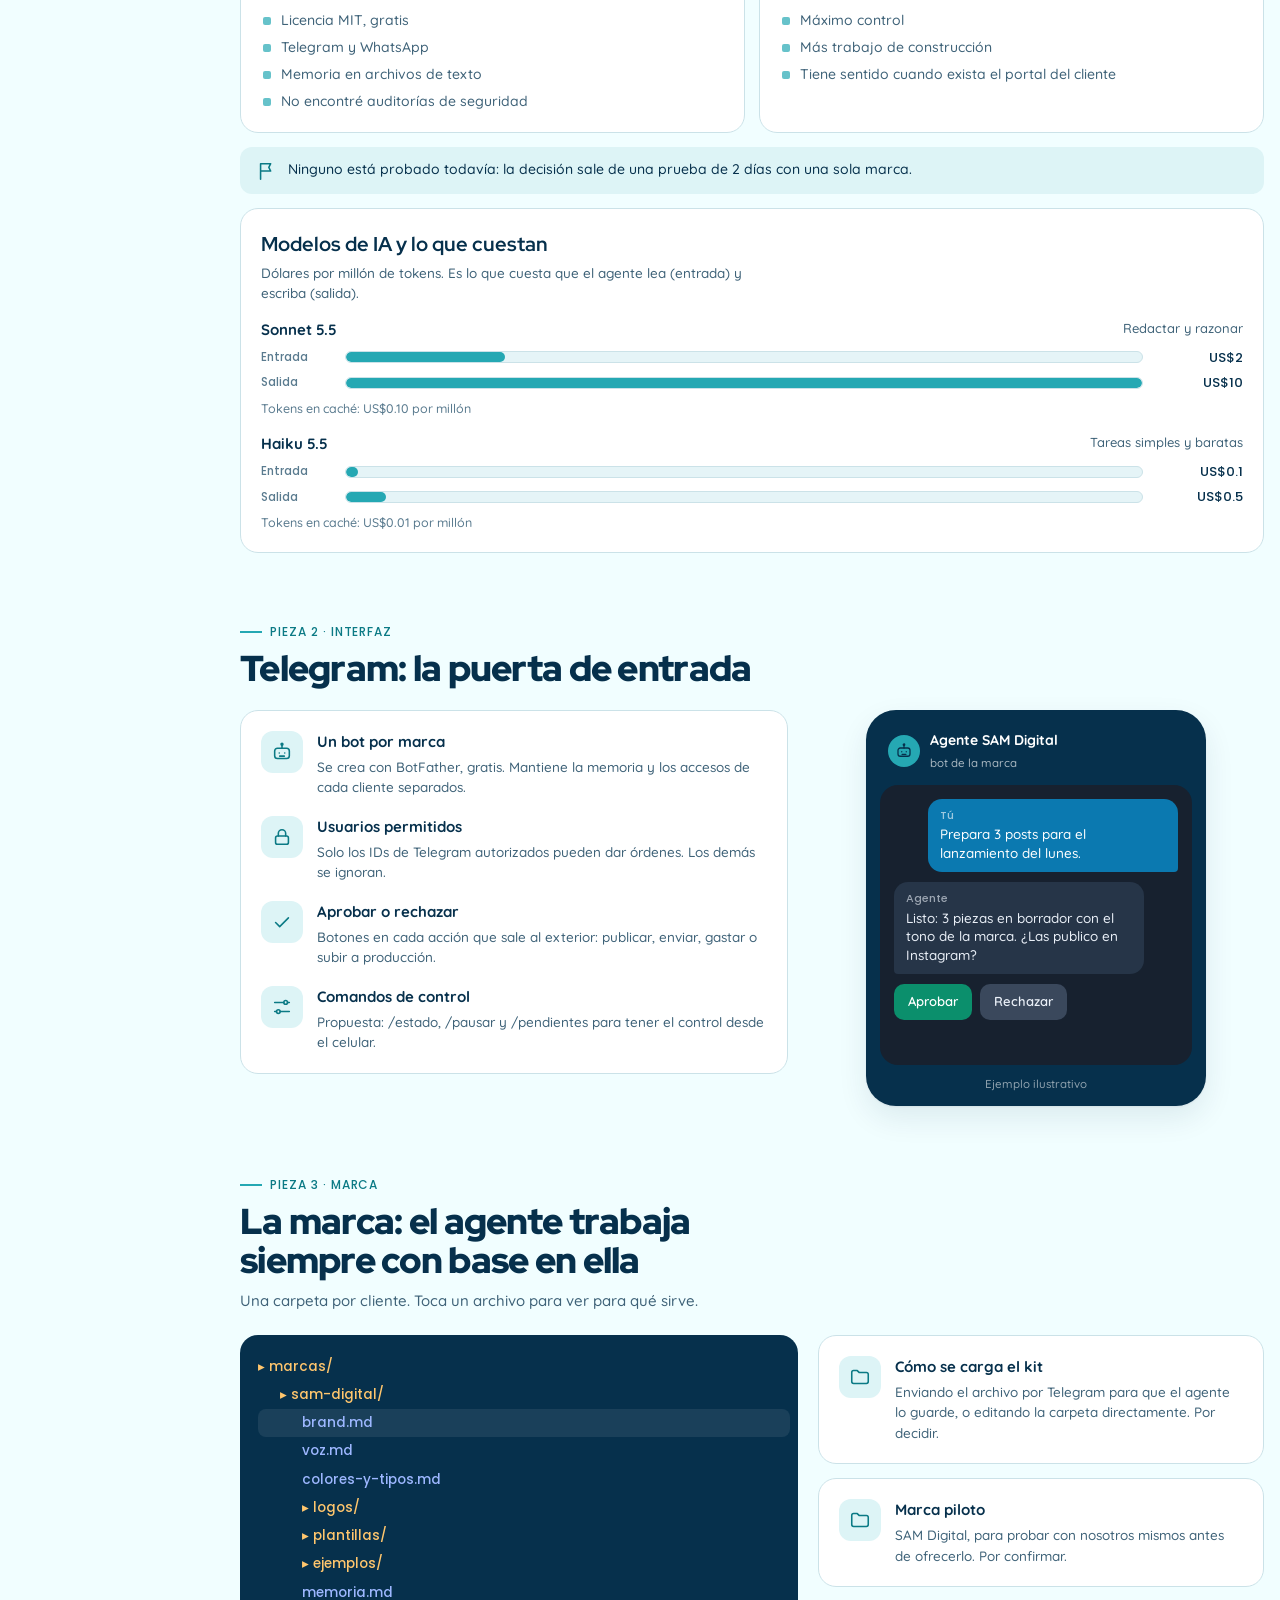
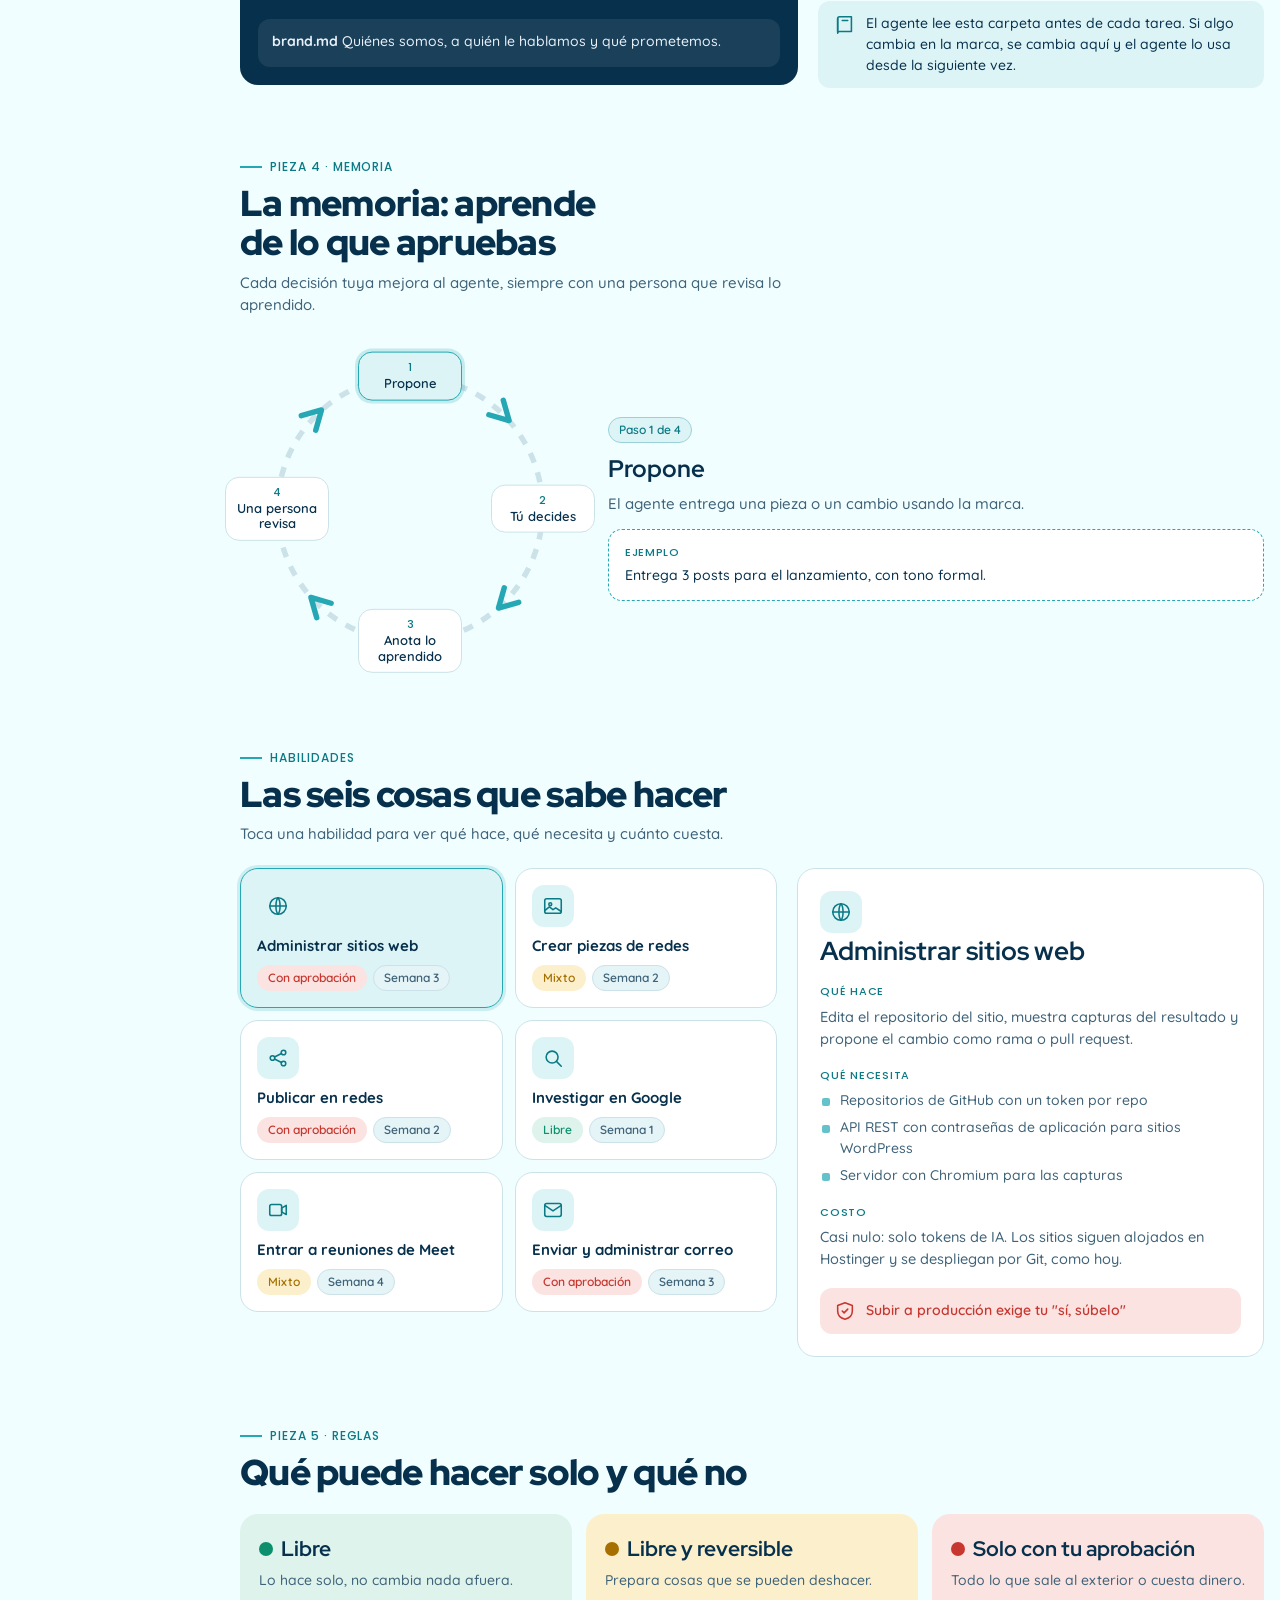
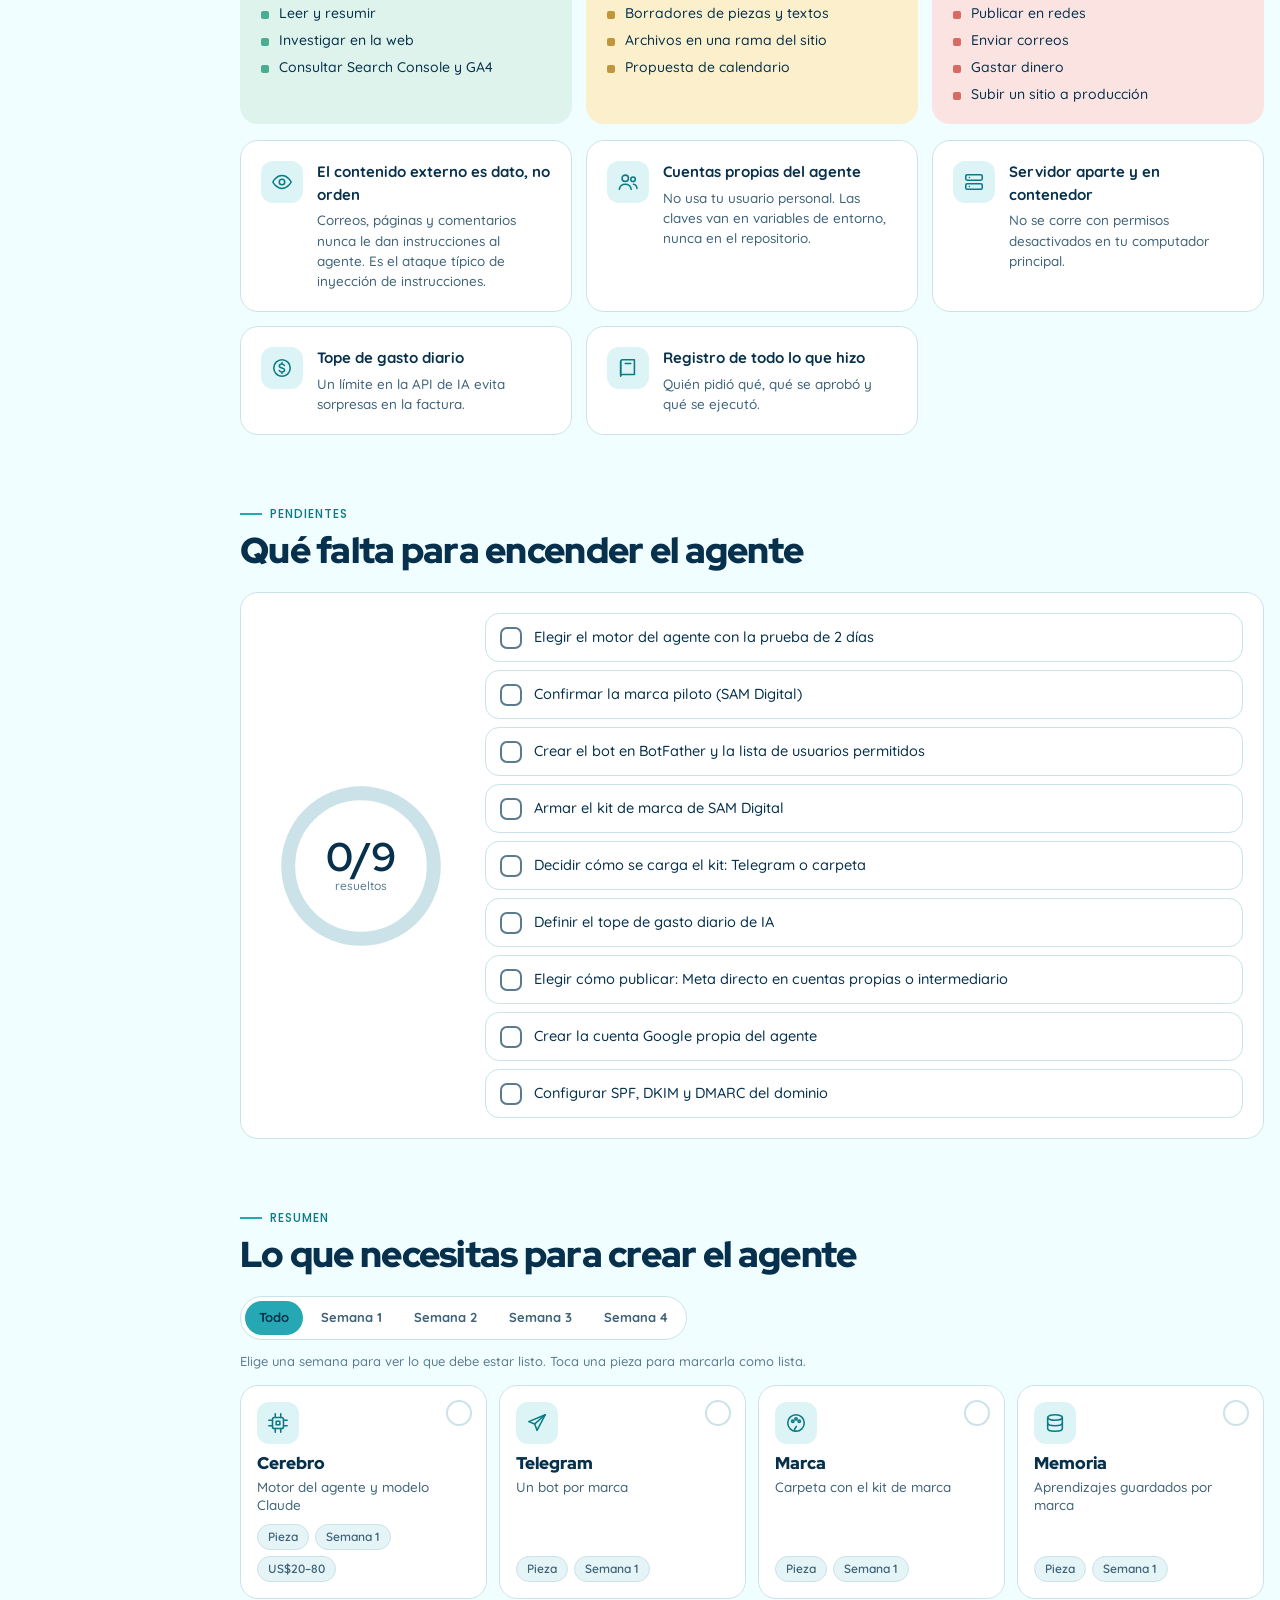
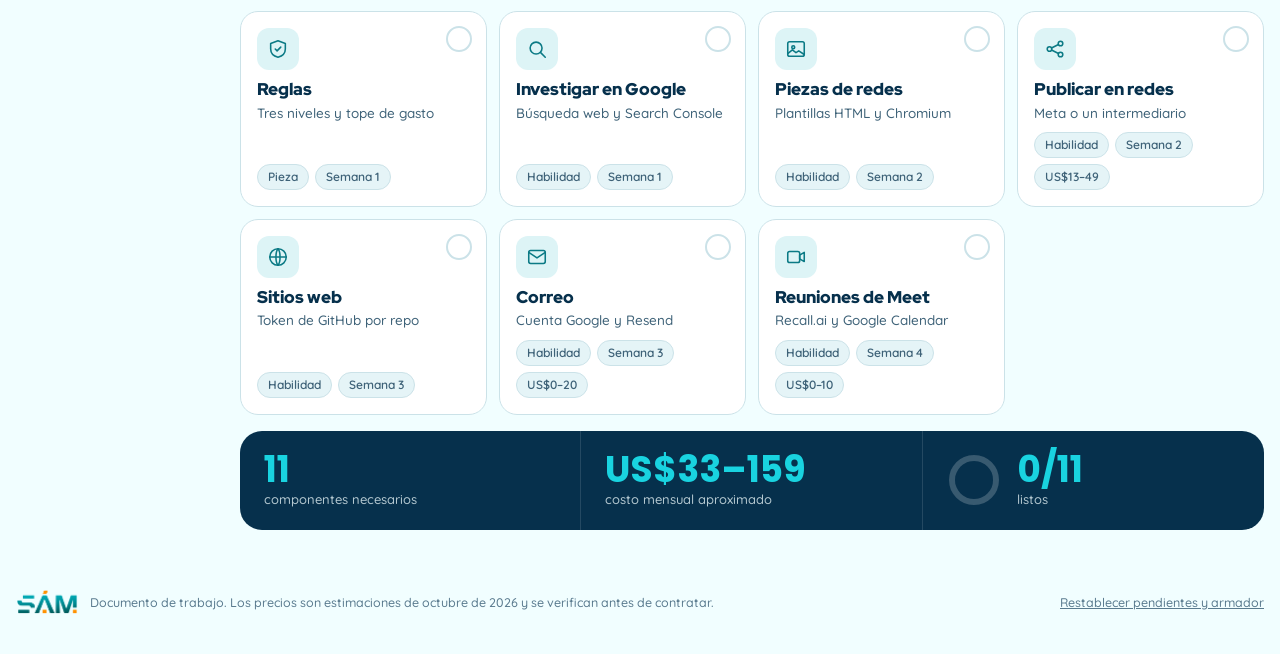
==== commit 6988ffe1: "Marca SAM Digital (logo, colores y fuentes) y resumen final en cada pestaña Co-Authored-By: Claude S" ====
--- a/index.html
+++ b/index.html
@@ -4,18 +4,21 @@
 <meta charset="utf-8">
 <meta name="viewport" content="width=device-width, initial-scale=1">
 <meta name="robots" content="noindex, nofollow">
+<meta name="theme-color" content="#06304C">
 <title>Plan de Agentes</title>
+<link rel="icon" type="image/png" href="assets/favicon.png">
 <link rel="preconnect" href="https://fonts.googleapis.com">
 <link rel="preconnect" href="https://fonts.gstatic.com" crossorigin>
-<link rel="stylesheet" href="https://fonts.googleapis.com/css2?family=Bricolage+Grotesque:opsz,wght@12..96,500..700&family=IBM+Plex+Mono:wght@400;500&family=Instrument+Sans:wght@400..600&display=swap">
-<link rel="stylesheet" href="styles.css">
+<link rel="stylesheet" href="https://fonts.googleapis.com/css2?family=Poppins:wght@500;600;700&family=Quicksand:wght@400..700&family=Red+Hat+Display:ital,wght@0,400..900;1,400..900&display=swap">
+<link rel="stylesheet" href="styles.css?v=20261027">
 </head>
 <body data-tab="agente">
 <header class="bar" id="bar">
   <div class="bar-in">
     <div class="brand">
-      <svg viewBox="0 0 32 32" fill="none" stroke="currentColor" stroke-width="2" stroke-linejoin="round" aria-hidden="true"><path d="M16 3 27 9.5v13L16 29 5 22.5v-13z"/><path d="M16 3v26M5 9.5l22 13M27 9.5 5 22.5" stroke-width="1.2" opacity=".55"/></svg>
-      <div><b>Plan de Agentes</b><span>SAM Digital · confidencial</span></div>
+      <picture><source srcset="assets/logo-sam-blanco.png" media="(prefers-color-scheme: dark)"><img src="assets/logo-sam-color.png" alt="SAM Digital" width="88" height="34"></picture>
+      <span class="vr" aria-hidden="true"></span>
+      <div><b>Plan de Agentes</b><span>Documento confidencial</span></div>
     </div>
     <nav class="tabs" id="tabs" role="tablist" aria-label="Partes del plan"></nav>
   </div>
@@ -28,11 +31,11 @@
 </div>
 
 <footer class="foot">
-  <span>Documento de trabajo. Los precios son estimaciones de octubre de 2026 y se verifican antes de contratar.</span>
+  <div class="fl"><picture><source srcset="assets/logo-sam-blanco.png" media="(prefers-color-scheme: dark)"><img src="assets/logo-sam-color.png" alt="SAM Digital" width="62" height="24"></picture><span>Documento de trabajo. Los precios son estimaciones de octubre de 2026 y se verifican antes de contratar.</span></div>
   <button id="reset" type="button">Restablecer pendientes y armador</button>
 </footer>
 
-<script src="data.js"></script>
-<script src="app.js"></script>
+<script src="data.js?v=20261027"></script>
+<script src="app.js?v=20261027"></script>
 </body>
 </html>
--- a/styles.css
+++ b/styles.css
@@ -1,36 +1,39 @@
-/* Plan de Agentes: infografía con pestañas. Barra superior y navegación lateral siempre visibles (sticky). */
+/* Plan de Agentes · SAM Digital. Marca: azul marino #06304C · naranja #FEA027 · turquesa #25A8B3 · hielo #F1FEFF.
+   Tipografías: Red Hat Display (títulos) · Quicksand (texto) · Poppins (números). Barra superior y navegación lateral fijas (sticky). */
 :root {
   color-scheme: light;
-  --bg: #EDF0F5; --paper: #FFFFFF; --paper-2: #F5F7FB; --ink: #0F1B2D; --ink-2: #4B5A6E; --ink-3: #7A889B; --line: #D6DDE8;
-  --c-agente: #2F5BEA; --c-agente-bg: #E4EBFE;
-  --c-plataforma: #0B8F6C; --c-plataforma-bg: #DDF3EB;
-  --c-paquetes: #D9650A; --c-paquetes-bg: #FDE9D6;
-  --verde: #0B8F6C; --verde-bg: #DDF3EB; --ambar: #B77A00; --ambar-bg: #FCF0CC; --rojo: #C7372F; --rojo-bg: #FBE3E1;
-  --shadow: 0 1px 2px rgba(15, 27, 45, 0.06), 0 10px 28px rgba(15, 27, 45, 0.07);
-  --f-display: "Bricolage Grotesque", "Avenir Next", "Segoe UI", sans-serif;
-  --f-body: "Instrument Sans", system-ui, "Segoe UI", sans-serif;
-  --f-mono: "IBM Plex Mono", ui-monospace, Consolas, monospace;
-  --deep: #0F1B2D; --on-accent: #FFFFFF;
+  --navy-950: #031A2B; --navy-900: #06304C; --navy-800: #0A4467; --blue: #0B79B0; --cyan: #25A8B3; --aqua: #19D3E0; --orange: #FEA027; --ice: #F1FEFF;
+  --bg: #F1FEFF; --paper: #FFFFFF; --paper-2: #E5F4F7; --ink: #06304C; --ink-2: #3E6278; --ink-3: #5A7B8F; --line: #CBE2E8;
+  --c-agente: #25A8B3; --c-plataforma: #0B79B0; --c-paquetes: #FEA027;
+  --verde: #0B8F6C; --verde-bg: #DDF3EB; --ambar: #A66F00; --ambar-bg: #FCF0CC; --rojo: #C7372F; --rojo-bg: #FBE3E1;
+  --shadow: 0 1px 2px rgba(6, 48, 76, 0.07), 0 12px 30px rgba(6, 48, 76, 0.09);
+  --grad-accent: linear-gradient(100deg, #FEA027 10%, #FFCB6B 55%, #FEA027 100%);
+  --f-display: "Red Hat Display", system-ui, -apple-system, "Segoe UI", sans-serif;
+  --f-body: "Quicksand", system-ui, -apple-system, "Segoe UI", sans-serif;
+  --f-mono: "Poppins", system-ui, sans-serif;
+  --deep: #06304C;
   --bar-h: 112px; --sub-h: 0px;
 }
+body[data-tab="agente"] { --accent: #25A8B3; --on-accent: #06304C; --accent-ink: #0B7A85; --accent-bg: #DDF4F6; --accent-hi: #19D3E0; }
+body[data-tab="plataforma"] { --accent: #0B79B0; --on-accent: #FFFFFF; --accent-ink: #0B79B0; --accent-bg: #DCEEF8; --accent-hi: #5CBDF0; }
+body[data-tab="paquetes"] { --accent: #FEA027; --on-accent: #06304C; --accent-ink: #B05A00; --accent-bg: #FFEBD0; --accent-hi: #FEA027; }
 @media (prefers-color-scheme: dark) {
-  :root:not([data-theme="light"]) {
+  :root {
     color-scheme: dark;
-    --bg: #0B1119; --paper: #131C28; --paper-2: #182333; --ink: #EAF0F8; --ink-2: #A3B1C4; --ink-3: #7C8CA2; --line: #263548;
-    --c-agente: #86A3FF; --c-agente-bg: #1A2647; --c-plataforma: #3CC4A0; --c-plataforma-bg: #12342D; --c-paquetes: #FF9A4D; --c-paquetes-bg: #3A2514;
-    --verde: #3CC4A0; --verde-bg: #12342D; --ambar: #E2A93B; --ambar-bg: #3A2F12; --rojo: #FF7A70; --rojo-bg: #3F1B19;
-    --shadow: 0 1px 2px rgba(0, 0, 0, 0.4), 0 10px 28px rgba(0, 0, 0, 0.35);
-    --deep: #1B2739; --on-accent: #0B1119;
+    --bg: #031A2B; --paper: #06304C; --paper-2: #0A3B5C; --ink: #F1FEFF; --ink-2: #AFCBD7; --ink-3: #82A5B6; --line: #14516F;
+    --verde: #3CC4A0; --verde-bg: #0C3B3A; --ambar: #E2A93B; --ambar-bg: #4A3A12; --rojo: #FF8077; --rojo-bg: #4A2128;
+    --shadow: 0 1px 2px rgba(0, 0, 0, 0.4), 0 12px 30px rgba(0, 0, 0, 0.35);
+    --deep: #0A4467;
   }
-}
-body[data-tab="agente"] { --accent: var(--c-agente); --accent-bg: var(--c-agente-bg); }
-body[data-tab="plataforma"] { --accent: var(--c-plataforma); --accent-bg: var(--c-plataforma-bg); }
-body[data-tab="paquetes"] { --accent: var(--c-paquetes); --accent-bg: var(--c-paquetes-bg); }
+  body[data-tab="agente"] { --accent-ink: #25A8B3; --accent-bg: #0B4A5C; }
+  body[data-tab="plataforma"] { --accent-ink: #5CBDF0; --accent-bg: #0B3E63; }
+  body[data-tab="paquetes"] { --accent-ink: #FEA027; --accent-bg: #4B3411; }
+}
 
 *, *::before, *::after { box-sizing: border-box; }
 [hidden] { display: none !important; }
 html { scroll-padding-top: calc(var(--bar-h) + var(--sub-h) + 14px); }
-body { margin: 0; background: var(--bg); color: var(--ink); font-family: var(--f-body); font-size: 15px; line-height: 1.5; -webkit-font-smoothing: antialiased; }
+body { margin: 0; background: var(--bg); color: var(--ink); font-family: var(--f-body); font-weight: 500; font-size: 15px; line-height: 1.5; -webkit-font-smoothing: antialiased; }
 button, input, select { font: inherit; color: inherit; }
 button { cursor: pointer; }
 :focus-visible { outline: 2px solid var(--accent); outline-offset: 2px; }
@@ -44,8 +47,9 @@
 }
 .bar-in { display: flex; flex-wrap: wrap; align-items: center; justify-content: space-between; gap: 10px 24px; max-width: 1320px; margin: 0 auto; padding: 12px max(16px, env(safe-area-inset-right, 0px)) 12px max(16px, env(safe-area-inset-left, 0px)); }
 .brand { display: flex; align-items: center; gap: 10px; min-width: 0; }
-.brand svg { width: 30px; height: 30px; flex: none; color: var(--accent); }
-.brand b { display: block; font-family: var(--f-display); font-size: 18px; line-height: 1.1; font-weight: 700; letter-spacing: -0.01em; }
+.brand img { height: 34px; width: auto; flex: none; display: block; }
+.brand .vr { width: 1px; align-self: stretch; background: var(--line); margin: 2px 4px; }
+.brand b { display: block; font-family: var(--f-display); font-size: 18px; line-height: 1.1; font-weight: 900; letter-spacing: -0.01em; }
 .brand span { display: block; font-family: var(--f-mono); font-size: 11px; color: var(--ink-3); letter-spacing: 0.04em; text-transform: uppercase; }
 .tabs { display: flex; gap: 8px; min-width: 0; }
 .tab {
@@ -56,11 +60,11 @@
 .tab .num { font-family: var(--f-mono); font-size: 11px; color: var(--ink-3); }
 .tab .lab { font-weight: 600; font-size: 14px; white-space: nowrap; }
 .tab .ring { width: 26px; height: 26px; flex: none; }
-.tab[data-id="agente"] { --t-color: var(--c-agente); } .tab[data-id="plataforma"] { --t-color: var(--c-plataforma); } .tab[data-id="paquetes"] { --t-color: var(--c-paquetes); }
+.tab[data-id="agente"] { --t-color: #25A8B3; --t-on: #06304C; } .tab[data-id="plataforma"] { --t-color: #0B79B0; --t-on: #FFFFFF; } .tab[data-id="paquetes"] { --t-color: #FEA027; --t-on: #06304C; }
 .tab .cnt { font-family: var(--f-mono); font-size: 11px; padding: 1px 7px; border-radius: 999px; background: var(--paper-2); color: var(--ink-2); border: 1px solid var(--line); }
-.tab[aria-selected="true"] .cnt { background: transparent; color: var(--on-accent); border-color: color-mix(in srgb, var(--on-accent) 45%, transparent); }
-.tab[aria-selected="true"] { background: var(--t-color); border-color: var(--t-color); color: var(--on-accent); }
-.tab[aria-selected="true"] .num { color: var(--on-accent); opacity: 0.8; }
+.tab[aria-selected="true"] .cnt { background: transparent; color: var(--t-on); border-color: color-mix(in srgb, var(--t-on) 45%, transparent); }
+.tab[aria-selected="true"] { background: var(--t-color); border-color: var(--t-color); color: var(--t-on); }
+.tab[aria-selected="true"] .num { color: var(--t-on); opacity: 0.8; }
 .l-short { display: none; }
 .prog { height: 3px; background: transparent; }
 .prog i { display: block; height: 100%; width: 0; background: var(--accent); }
@@ -75,25 +79,28 @@
 #view { min-width: 0; animation: rise 0.35s ease both; }
 @keyframes rise { from { opacity: 0.55; transform: translateY(8px); } to { opacity: 1; transform: none; } }
 
-/* Portada de cada pestaña */
+/* Portada de cada pestaña: hoja azul marino con luz de color, como en el sitio de SAM Digital */
 .hero {
-  position: relative; overflow: hidden; border-radius: 24px; padding: 40px 40px 34px; background: var(--accent-bg); border: 1px solid color-mix(in srgb, var(--accent) 25%, var(--line));
-  background-image: linear-gradient(color-mix(in srgb, var(--accent) 14%, transparent) 1px, transparent 1px), linear-gradient(90deg, color-mix(in srgb, var(--accent) 14%, transparent) 1px, transparent 1px);
-  background-size: 28px 28px;
-}
-.hero .big { position: absolute; right: 18px; top: -26px; font-family: var(--f-display); font-weight: 700; font-size: clamp(120px, 20vw, 240px); line-height: 1; color: var(--accent); opacity: 0.14; user-select: none; pointer-events: none; }
-.hero .kick { position: relative; font-family: var(--f-mono); font-size: 12px; letter-spacing: 0.08em; text-transform: uppercase; color: var(--accent); font-weight: 500; }
-.hero h1 { position: relative; margin-top: 10px; max-width: 18ch; font-family: var(--f-display); font-weight: 700; font-size: clamp(30px, 4.6vw, 56px); line-height: 1.02; letter-spacing: -0.025em; text-wrap: balance; }
-.hero p { position: relative; margin-top: 14px; max-width: 58ch; color: var(--ink-2); font-size: 16.5px; }
-.stats { position: relative; display: flex; flex-wrap: wrap; gap: 14px 40px; margin-top: 26px; }
-.stat b { display: block; font-family: var(--f-display); font-size: 44px; line-height: 1; font-weight: 700; color: var(--accent); }
-.stat span { font-size: 13px; color: var(--ink-2); }
+  position: relative; overflow: hidden; border-radius: clamp(24px, 3vw, 40px); padding: clamp(28px, 4vw, 52px) clamp(22px, 4vw, 52px) clamp(26px, 3.4vw, 44px); color: #F1FEFF;
+  background: radial-gradient(70% 60% at 94% 0%, color-mix(in srgb, var(--accent-hi) 42%, transparent), transparent 62%), radial-gradient(55% 50% at 0% 100%, rgba(254, 160, 39, 0.16), transparent 62%), linear-gradient(180deg, #05263D 0%, #06304C 48%, #031A2B 100%);
+}
+.hero::before { content: ""; position: absolute; inset: 0; pointer-events: none; background-image: linear-gradient(rgba(255, 255, 255, 0.045) 1px, transparent 1px), linear-gradient(90deg, rgba(255, 255, 255, 0.045) 1px, transparent 1px); background-size: 30px 30px; -webkit-mask-image: linear-gradient(180deg, #000, transparent 85%); mask-image: linear-gradient(180deg, #000, transparent 85%); }
+.hero > * { position: relative; }
+.hero .big { position: absolute; right: 18px; top: -26px; font-family: var(--f-mono); font-weight: 700; font-size: clamp(120px, 20vw, 240px); line-height: 1; color: var(--accent-hi); opacity: 0.16; user-select: none; pointer-events: none; }
+.hero .kick { font-family: var(--f-mono); font-size: 12px; letter-spacing: 0.1em; text-transform: uppercase; color: var(--accent-hi); font-weight: 600; }
+.hero .kick::before { background: var(--accent-hi); }
+.hero h1 { margin-top: 12px; max-width: 20ch; font-family: var(--f-display); font-weight: 900; font-size: clamp(30px, 4.6vw, 58px); line-height: 1.02; letter-spacing: -0.03em; text-wrap: balance; color: #fff; }
+.hero h1 em { font-style: italic; font-weight: 800; letter-spacing: -0.02em; color: #FEA027; background: var(--grad-accent); -webkit-background-clip: text; background-clip: text; -webkit-text-fill-color: transparent; }
+.hero p { margin-top: 14px; max-width: 58ch; color: rgba(241, 254, 255, 0.82); font-size: 16.5px; }
+.stats { display: flex; flex-wrap: wrap; gap: 14px 44px; margin-top: 28px; }
+.stat b { display: block; font-family: var(--f-mono); font-size: 44px; line-height: 1; font-weight: 700; color: var(--accent-hi); }
+.stat span { font-size: 13px; color: rgba(241, 254, 255, 0.74); }
 
 .sec { margin-top: 64px; }
 .sec-h { margin-bottom: 22px; }
-.kick { display: inline-flex; align-items: center; gap: 8px; font-family: var(--f-mono); font-size: 12px; letter-spacing: 0.08em; text-transform: uppercase; color: var(--accent); }
+.kick { display: inline-flex; align-items: center; gap: 8px; font-family: var(--f-mono); font-size: 12px; letter-spacing: 0.08em; text-transform: uppercase; color: var(--accent-ink); }
 .kick::before { content: ""; width: 22px; height: 2px; background: var(--accent); }
-.sec h2 { margin-top: 8px; max-width: 26ch; font-family: var(--f-display); font-weight: 700; font-size: clamp(24px, 3vw, 36px); line-height: 1.08; letter-spacing: -0.02em; text-wrap: balance; }
+.sec h2 { margin-top: 8px; max-width: 26ch; font-family: var(--f-display); font-weight: 900; font-size: clamp(24px, 3vw, 36px); line-height: 1.08; letter-spacing: -0.02em; text-wrap: balance; }
 .sec .sub { margin-top: 10px; max-width: 62ch; color: var(--ink-2); }
 
 .card { background: var(--paper); border: 1px solid var(--line); border-radius: 18px; padding: 20px; }
@@ -102,15 +109,15 @@
 .g3 { grid-template-columns: repeat(3, minmax(0, 1fr)); }
 .g4 { grid-template-columns: repeat(4, minmax(0, 1fr)); }
 .chip { display: inline-flex; align-items: center; gap: 6px; padding: 3px 10px; border-radius: 999px; font-size: 12px; font-weight: 600; background: var(--paper-2); border: 1px solid var(--line); color: var(--ink-2); white-space: nowrap; }
-.chip.accent { background: var(--accent-bg); color: var(--accent); border-color: color-mix(in srgb, var(--accent) 30%, var(--line)); }
+.chip.accent { background: var(--accent-bg); color: var(--accent-ink); border-color: color-mix(in srgb, var(--accent) 30%, var(--line)); }
 .lv-verde { background: var(--verde-bg); color: var(--verde); border-color: transparent; } .lv-ambar { background: var(--ambar-bg); color: var(--ambar); border-color: transparent; } .lv-rojo { background: var(--rojo-bg); color: var(--rojo); border-color: transparent; }
-.ib { display: grid; place-items: center; width: 42px; height: 42px; border-radius: 12px; background: var(--accent-bg); color: var(--accent); flex: none; }
+.ib { display: grid; place-items: center; width: 42px; height: 42px; border-radius: 12px; background: var(--accent-bg); color: var(--accent-ink); flex: none; }
 
 /* Flujo */
 .flow { display: grid; grid-template-columns: repeat(5, minmax(0, 1fr)); gap: 0; }
 .step { position: relative; padding: 18px 16px 16px; background: var(--paper); border: 1px solid var(--line); border-right-width: 0; }
 .step:first-child { border-radius: 18px 0 0 18px; } .step:last-child { border-radius: 0 18px 18px 0; border-right-width: 1px; }
-.step .n { font-family: var(--f-display); font-weight: 700; font-size: 34px; line-height: 1; color: var(--accent); opacity: 0.9; }
+.step .n { font-family: var(--f-display); font-weight: 900; font-size: 34px; line-height: 1; color: var(--accent-ink); opacity: 0.9; }
 .step .ib { margin: 10px 0 10px; }
 .step h3 { font-size: 15px; font-weight: 700; line-height: 1.25; }
 .step p { margin-top: 6px; font-size: 13px; color: var(--ink-2); }
@@ -131,7 +138,7 @@
 .engine li, .plain li { position: relative; padding-left: 20px; font-size: 14px; color: var(--ink-2); }
 .engine li::before, .plain li::before { content: ""; position: absolute; left: 2px; top: 0.55em; width: 8px; height: 8px; border-radius: 2px; background: var(--accent); opacity: 0.7; }
 .note { margin-top: 14px; padding: 12px 16px; border-radius: 12px; background: var(--accent-bg); color: var(--ink); font-size: 14px; display: flex; gap: 10px; align-items: flex-start; }
-.note .ico { color: var(--accent); margin-top: 1px; }
+.note .ico { color: var(--accent-ink); margin-top: 1px; }
 .bars { display: flex; flex-direction: column; gap: 16px; }
 .mbar .row { display: grid; grid-template-columns: 74px minmax(0, 1fr) 90px; align-items: center; gap: 10px; font-size: 13px; margin-top: 6px; }
 .mbar .row span:first-child { color: var(--ink-3); font-family: var(--f-mono); font-size: 11.5px; }
@@ -145,12 +152,12 @@
 .mini h3 { font-size: 15px; font-weight: 700; } .mini p { margin-top: 4px; font-size: 13.5px; color: var(--ink-2); }
 .phone { background: var(--deep); border-radius: 30px; padding: 14px; max-width: 340px; width: 100%; margin-inline: auto; box-shadow: var(--shadow); }
 .phone-top { display: flex; align-items: center; gap: 10px; padding: 6px 8px 12px; color: #fff; }
-.phone-top .av { width: 32px; height: 32px; border-radius: 50%; background: var(--c-agente); display: grid; place-items: center; }
-.phone-top .av .ico { width: 18px; height: 18px; stroke: #fff; }
+.phone-top .av { width: 32px; height: 32px; border-radius: 50%; background: #25A8B3; display: grid; place-items: center; }
+.phone-top .av .ico { width: 18px; height: 18px; stroke: #06304C; }
 .phone-top b { display: block; font-size: 14px; } .phone-top span { font-size: 11.5px; opacity: 0.65; }
 .chat { background: #17212F; border-radius: 18px; padding: 14px; display: flex; flex-direction: column; gap: 10px; min-height: 280px; }
 .msg { max-width: 88%; padding: 9px 12px; border-radius: 14px; font-size: 13.5px; line-height: 1.4; animation: rise 0.3s ease both; }
-.msg.me { align-self: flex-end; background: #2F5BEA; color: #fff; border-bottom-right-radius: 4px; }
+.msg.me { align-self: flex-end; background: #0B79B0; color: #fff; border-bottom-right-radius: 4px; }
 .msg.ag { align-self: flex-start; background: #263548; color: #EAF0F8; border-bottom-left-radius: 4px; }
 .msg .tt { display: block; font-size: 11px; opacity: 0.6; margin-bottom: 2px; font-family: var(--f-mono); }
 .btns { display: flex; gap: 8px; align-self: flex-start; }
@@ -172,12 +179,12 @@
 .ring-box { position: relative; width: 100%; max-width: 340px; aspect-ratio: 1; margin-inline: auto; }
 .ring-box svg { position: absolute; inset: 0; width: 100%; height: 100%; }
 .cn { position: absolute; width: 104px; transform: translate(-50%, -50%); text-align: center; background: var(--paper); border: 1.5px solid var(--line); border-radius: 14px; padding: 8px 6px; font-weight: 600; font-size: 13px; line-height: 1.2; }
-.cn small { display: block; font-family: var(--f-mono); font-weight: 500; color: var(--accent); font-size: 11px; margin-bottom: 2px; }
+.cn small { display: block; font-family: var(--f-mono); font-weight: 500; color: var(--accent-ink); font-size: 11px; margin-bottom: 2px; }
 .cn.on { border-color: var(--accent); background: var(--accent-bg); box-shadow: 0 0 0 3px color-mix(in srgb, var(--accent) 22%, transparent); }
 .cdet h3 { font-family: var(--f-display); font-size: 24px; }
 .cdet p { margin-top: 6px; color: var(--ink-2); }
 .cdet .ex { margin-top: 14px; padding: 14px 16px; border-radius: 14px; background: var(--paper); border: 1px dashed var(--accent); font-size: 14px; }
-.cdet .ex em { display: block; font-style: normal; font-family: var(--f-mono); font-size: 11px; text-transform: uppercase; letter-spacing: 0.06em; color: var(--accent); margin-bottom: 4px; }
+.cdet .ex em { display: block; font-style: normal; font-family: var(--f-mono); font-size: 11px; text-transform: uppercase; letter-spacing: 0.06em; color: var(--accent-ink); margin-bottom: 4px; }
 
 /* Habilidades */
 .sk { display: grid; grid-template-columns: minmax(0, 1.15fr) minmax(0, 1fr); gap: 20px; align-items: start; }
@@ -189,7 +196,7 @@
 .sticky-panel { position: sticky; top: calc(var(--bar-h) + 24px); }
 .sk-det { padding: 22px; }
 .sk-det h3 { font-family: var(--f-display); font-size: 26px; line-height: 1.1; margin-top: 4px; }
-.sk-det h4 { margin: 18px 0 6px; font-family: var(--f-mono); font-size: 11px; text-transform: uppercase; letter-spacing: 0.07em; color: var(--accent); font-weight: 500; }
+.sk-det h4 { margin: 18px 0 6px; font-family: var(--f-mono); font-size: 11px; text-transform: uppercase; letter-spacing: 0.07em; color: var(--accent-ink); font-weight: 500; }
 .sk-det p { color: var(--ink-2); font-size: 14.5px; }
 .lvbox { margin-top: 18px; padding: 12px 14px; border-radius: 12px; font-size: 14px; font-weight: 600; display: flex; gap: 10px; align-items: center; }
 
@@ -237,7 +244,7 @@
 .srv-card { text-align: left; background: var(--paper); border: 1.5px solid var(--line); border-radius: 16px; padding: 14px; display: flex; flex-direction: column; gap: 8px; }
 .srv-card[aria-pressed="true"] { border-color: var(--accent); background: var(--accent-bg); box-shadow: 0 0 0 3px color-mix(in srgb, var(--accent) 18%, transparent); }
 .srv-card h3 { font-family: var(--f-display); font-size: 20px; display: flex; align-items: center; justify-content: space-between; gap: 6px; }
-.srv-card .price { font-family: var(--f-display); font-size: 30px; font-weight: 700; line-height: 1; } .srv-card .price small { font-size: 13px; font-weight: 500; color: var(--ink-2); font-family: var(--f-body); }
+.srv-card .price { font-family: var(--f-display); font-size: 30px; font-weight: 900; line-height: 1; } .srv-card .price small { font-size: 13px; font-weight: 500; color: var(--ink-2); font-family: var(--f-body); }
 .srv-card .bar-ram { height: 8px; background: var(--paper-2); border-radius: 4px; border: 1px solid var(--line); overflow: hidden; } .srv-card .bar-ram i { display: block; height: 100%; background: var(--accent); }
 .srv-card .sp { font-size: 12.5px; color: var(--ink-2); font-family: var(--f-mono); }
 .srv-det { margin-top: 12px; padding: 16px 18px; border-radius: 16px; background: var(--paper); border: 1px solid var(--line); display: flex; flex-wrap: wrap; gap: 8px 28px; align-items: center; }
@@ -291,7 +298,7 @@
 .rd b { font-size: 12.5px; line-height: 1.2; } .rd small { font-size: 11px; color: var(--ink-3); font-family: var(--f-mono); }
 .rd-det { margin-top: 20px; display: flex; gap: 16px; align-items: flex-start; }
 .rd-det h3 { font-family: var(--f-display); font-size: 24px; } .rd-det p { margin-top: 4px; color: var(--ink-2); }
-.pilot-band { margin-top: 10px; font-family: var(--f-mono); font-size: 11px; color: var(--accent); text-transform: uppercase; letter-spacing: 0.06em; display: flex; align-items: center; gap: 8px; }
+.pilot-band { margin-top: 10px; font-family: var(--f-mono); font-size: 11px; color: var(--accent-ink); text-transform: uppercase; letter-spacing: 0.06em; display: flex; align-items: center; gap: 8px; }
 .pilot-band::before, .pilot-band::after { content: ""; height: 2px; background: var(--accent); flex: 1; opacity: 0.4; }
 
 /* Riesgos */
@@ -320,9 +327,9 @@
 .mx-head { position: sticky; top: calc(var(--bar-h) + var(--sub-h)); z-index: 30; background: var(--paper); border-bottom: 2px solid var(--line); border-radius: 18px 18px 0 0; box-shadow: 0 8px 14px -12px rgba(15, 27, 45, 0.4); }
 .mx-corner { padding: 16px; font-family: var(--f-mono); font-size: 11px; text-transform: uppercase; letter-spacing: 0.07em; color: var(--ink-3); align-self: end; }
 .mx-pk { padding: 12px 10px 12px; text-align: center; border-left: 1px solid var(--line); }
-.pk-name { width: 100%; border: 1px solid transparent; background: transparent; text-align: center; font-family: var(--f-display); font-weight: 700; font-size: 19px; border-radius: 8px; padding: 2px 4px; color: var(--ink); }
+.pk-name { width: 100%; border: 1px solid transparent; background: transparent; text-align: center; font-family: var(--f-display); font-weight: 900; font-size: 19px; border-radius: 8px; padding: 2px 4px; color: var(--ink); }
 .pk-name:hover, .pk-name:focus { border-color: var(--line); background: var(--paper-2); }
-.pk-price { font-family: var(--f-display); font-weight: 700; font-size: 22px; line-height: 1.1; color: var(--accent); margin-top: 4px; }
+.pk-price { font-family: var(--f-display); font-weight: 900; font-size: 22px; line-height: 1.1; color: var(--accent-ink); margin-top: 4px; }
 .pk-sub { font-size: 11.5px; color: var(--ink-3); font-family: var(--f-mono); margin-top: 2px; }
 .mx-row { border-bottom: 1px solid var(--line); } .mx-row:last-child { border-bottom: 0; }
 .mx-f { display: flex; gap: 12px; padding: 12px 16px; align-items: center; } .mx-f b { display: block; font-size: 14px; line-height: 1.25; } .mx-f small { display: block; color: var(--ink-3); font-size: 12px; line-height: 1.35; margin-top: 2px; }
@@ -331,21 +338,21 @@
 .cell { width: 100%; max-width: 128px; height: 40px; border-radius: 10px; border: 1.5px solid var(--line); background: var(--paper-2); color: var(--ink-3); font-size: 12.5px; font-weight: 600; display: flex; align-items: center; justify-content: center; gap: 6px; transition: transform 0.1s; }
 .cell:active { transform: scale(0.96); }
 .cell.s1 { background: var(--accent); border-color: var(--accent); color: var(--on-accent); }
-.cell.s2 { background: transparent; border-color: var(--accent); border-style: dashed; color: var(--accent); }
+.cell.s2 { background: transparent; border-color: var(--accent); border-style: dashed; color: var(--accent-ink); }
 .mx-lim { background: var(--paper-2); } .mx-lim .mx-c input { width: 100%; max-width: 100px; height: 38px; border: 1px solid var(--line); border-radius: 10px; background: var(--paper); text-align: center; font-family: var(--f-mono); }
 .mx-lim:last-child { border-radius: 0 0 18px 18px; }
 .mx-legend { display: flex; flex-wrap: wrap; gap: 8px 18px; margin: 12px 4px 0; font-size: 13px; color: var(--ink-2); align-items: center; }
 .pk-cards { margin-top: 20px; display: grid; grid-template-columns: repeat(3, minmax(0, 1fr)); gap: 14px; }
-.pkc h3 { font-family: var(--f-display); font-size: 22px; } .pkc .pr { font-family: var(--f-display); font-weight: 700; font-size: 34px; line-height: 1.05; color: var(--accent); margin: 8px 0 2px; }
+.pkc h3 { font-family: var(--f-display); font-size: 22px; } .pkc .pr { font-family: var(--f-display); font-weight: 900; font-size: 34px; line-height: 1.05; color: var(--accent-ink); margin: 8px 0 2px; }
 .pkc .cop { font-family: var(--f-mono); font-size: 12px; color: var(--ink-3); }
 .pkc dl { margin: 14px 0 0; display: grid; grid-template-columns: 1fr auto; gap: 6px 10px; font-size: 13.5px; } .pkc dt { color: var(--ink-2); } .pkc dd { margin: 0; font-family: var(--f-mono); text-align: right; }
 .pkc h4 { margin: 16px 0 6px; font-family: var(--f-mono); font-size: 11px; text-transform: uppercase; letter-spacing: 0.07em; color: var(--ink-3); font-weight: 500; }
-.pkc .ad { display: flex; justify-content: space-between; gap: 8px; font-size: 13px; padding: 4px 0; border-bottom: 1px dashed var(--line); } .pkc .ad span:last-child { font-family: var(--f-mono); color: var(--accent); white-space: nowrap; }
+.pkc .ad { display: flex; justify-content: space-between; gap: 8px; font-size: 13px; padding: 4px 0; border-bottom: 1px dashed var(--line); } .pkc .ad span:last-child { font-family: var(--f-mono); color: var(--accent-ink); white-space: nowrap; }
 
 /* Venta */
 .sell h3 { font-size: 16px; margin: 12px 0 8px; font-weight: 700; }
 .metrics { display: grid; grid-template-columns: repeat(4, minmax(0, 1fr)); gap: 10px; margin-top: 14px; }
-.metric { padding: 14px 16px; border-radius: 14px; background: var(--accent-bg); } .metric b { display: block; font-family: var(--f-display); font-size: 24px; color: var(--accent); } .metric span { font-size: 12.5px; color: var(--ink-2); }
+.metric { padding: 14px 16px; border-radius: 14px; background: var(--accent-bg); } .metric b { display: block; font-family: var(--f-display); font-size: 24px; color: var(--accent-ink); } .metric span { font-size: 12.5px; color: var(--ink-2); }
 
 .foot { max-width: 1320px; margin: 0 auto; padding: 0 max(16px, env(safe-area-inset-right, 0px)) 40px max(16px, env(safe-area-inset-left, 0px)); font-size: 12.5px; color: var(--ink-3); display: flex; flex-wrap: wrap; gap: 8px 20px; justify-content: space-between; }
 .foot button { background: none; border: 0; color: var(--ink-3); text-decoration: underline; padding: 0; }
@@ -385,3 +392,46 @@
   .sec { margin-top: 48px; } .hero .big { font-size: 130px; }
 }
 @media (prefers-reduced-motion: reduce) { *, *::before, *::after { animation: none !important; transition: none !important; scroll-behavior: auto !important; } }
+
+/* Resumen de cada pestaña */
+.sum-top { display: flex; flex-wrap: wrap; align-items: center; justify-content: space-between; gap: 12px 20px; margin-bottom: 14px; }
+.segc { display: inline-flex; flex-wrap: wrap; gap: 4px; padding: 4px; border-radius: 999px; background: var(--paper); border: 1px solid var(--line); }
+.segc button { border: 0; background: transparent; border-radius: 999px; padding: 7px 14px; font-weight: 700; font-size: 13px; color: var(--ink-2); }
+.segc button:hover { color: var(--ink); }
+.segc button[aria-pressed="true"] { background: var(--accent); color: var(--on-accent); }
+.sum-hint { font-size: 13px; color: var(--ink-3); }
+.tiles { display: grid; grid-template-columns: repeat(auto-fill, minmax(230px, 1fr)); gap: 12px; }
+.tile { position: relative; display: flex; flex-direction: column; gap: 10px; text-align: left; padding: 16px; border-radius: 18px; background: var(--paper); border: 1.5px solid var(--line); transition: transform 0.15s, opacity 0.2s, border-color 0.15s; min-height: 152px; }
+.tile:hover { transform: translateY(-2px); border-color: var(--ink-3); }
+.tile .tt b { display: block; font-family: var(--f-display); font-weight: 900; font-size: 17px; line-height: 1.15; }
+.tile .tt small { display: block; margin-top: 4px; font-size: 13.5px; color: var(--ink-2); line-height: 1.35; }
+.tile .meta { margin-top: auto; display: flex; gap: 6px; flex-wrap: wrap; }
+.tile .ck { position: absolute; right: 14px; top: 14px; width: 26px; height: 26px; border-radius: 50%; border: 2px solid var(--line); display: grid; place-items: center; }
+.tile .ck .ico { width: 15px; height: 15px; stroke: var(--on-accent); stroke-width: 3; opacity: 0; }
+.tile.have { border-color: var(--accent); background: var(--accent-bg); }
+.tile.have .ck { background: var(--accent); border-color: var(--accent); } .tile.have .ck .ico { opacity: 1; }
+.tile.off { opacity: 0.38; }
+.strip { margin-top: 16px; display: grid; grid-template-columns: repeat(3, minmax(0, 1fr)); gap: 0; border-radius: 22px; background: var(--deep); color: #F1FEFF; overflow: hidden; }
+.strip > div { padding: 20px 24px; border-right: 1px solid rgba(255, 255, 255, 0.12); display: flex; align-items: center; gap: 16px; }
+.strip > div:last-child { border-right: 0; }
+.strip b { display: block; font-family: var(--f-mono); font-weight: 700; font-size: clamp(24px, 3vw, 36px); line-height: 1.05; color: var(--accent-hi); }
+.strip span { display: block; font-size: 13px; color: rgba(241, 254, 255, 0.74); margin-top: 2px; }
+.strip .rg { width: 54px; height: 54px; flex: none; transform: rotate(-90deg); }
+.strip a { color: inherit; text-decoration: underline; text-underline-offset: 3px; }
+.pks .pr { font-family: var(--f-mono); font-weight: 700; font-size: 26px; line-height: 1.1; color: var(--accent-ink); margin: 6px 0 12px; }
+.pks h3 { font-family: var(--f-display); font-weight: 900; font-size: 22px; }
+.fgrid { display: grid; grid-template-columns: repeat(4, minmax(0, 1fr)); gap: 8px; }
+.fi { aspect-ratio: 1; display: grid; place-items: center; border-radius: 14px; border: 1.5px solid var(--line); background: var(--paper-2); color: var(--ink-3); opacity: 0.55; padding: 0; transition: transform 0.12s; }
+.fi:hover { transform: scale(1.06); }
+.fi.s1 { background: var(--accent); border-color: var(--accent); color: var(--on-accent); opacity: 1; }
+.fi.s2 { background: transparent; border: 1.5px dashed var(--accent); color: var(--accent-ink); opacity: 1; }
+.fi.sel { outline: 3px solid var(--ink); outline-offset: 2px; }
+.pks .cnt2 { margin-top: 12px; font-size: 13px; color: var(--ink-2); }
+.cap { margin-top: 14px; min-height: 52px; padding: 14px 18px; border-radius: 16px; background: var(--paper); border: 1px dashed var(--accent); font-size: 14px; display: flex; flex-wrap: wrap; gap: 6px 16px; align-items: center; }
+.cap b { font-family: var(--f-display); font-weight: 900; }
+
+.foot { align-items: center; }
+.foot .fl { display: flex; align-items: center; gap: 12px; }
+.foot img { height: 24px; width: auto; display: block; }
+@media (max-width: 920px) { .strip { grid-template-columns: minmax(0, 1fr); } .strip > div { border-right: 0; border-bottom: 1px solid rgba(255, 255, 255, 0.12); } .strip > div:last-child { border-bottom: 0; } .tiles { grid-template-columns: repeat(2, minmax(0, 1fr)); } .tile { min-height: 0; } .tile .tt small { font-size: 13px; } }
+@media (max-width: 480px) { .tiles { grid-template-columns: minmax(0, 1fr); } .fgrid { grid-template-columns: repeat(6, minmax(0, 1fr)); } }
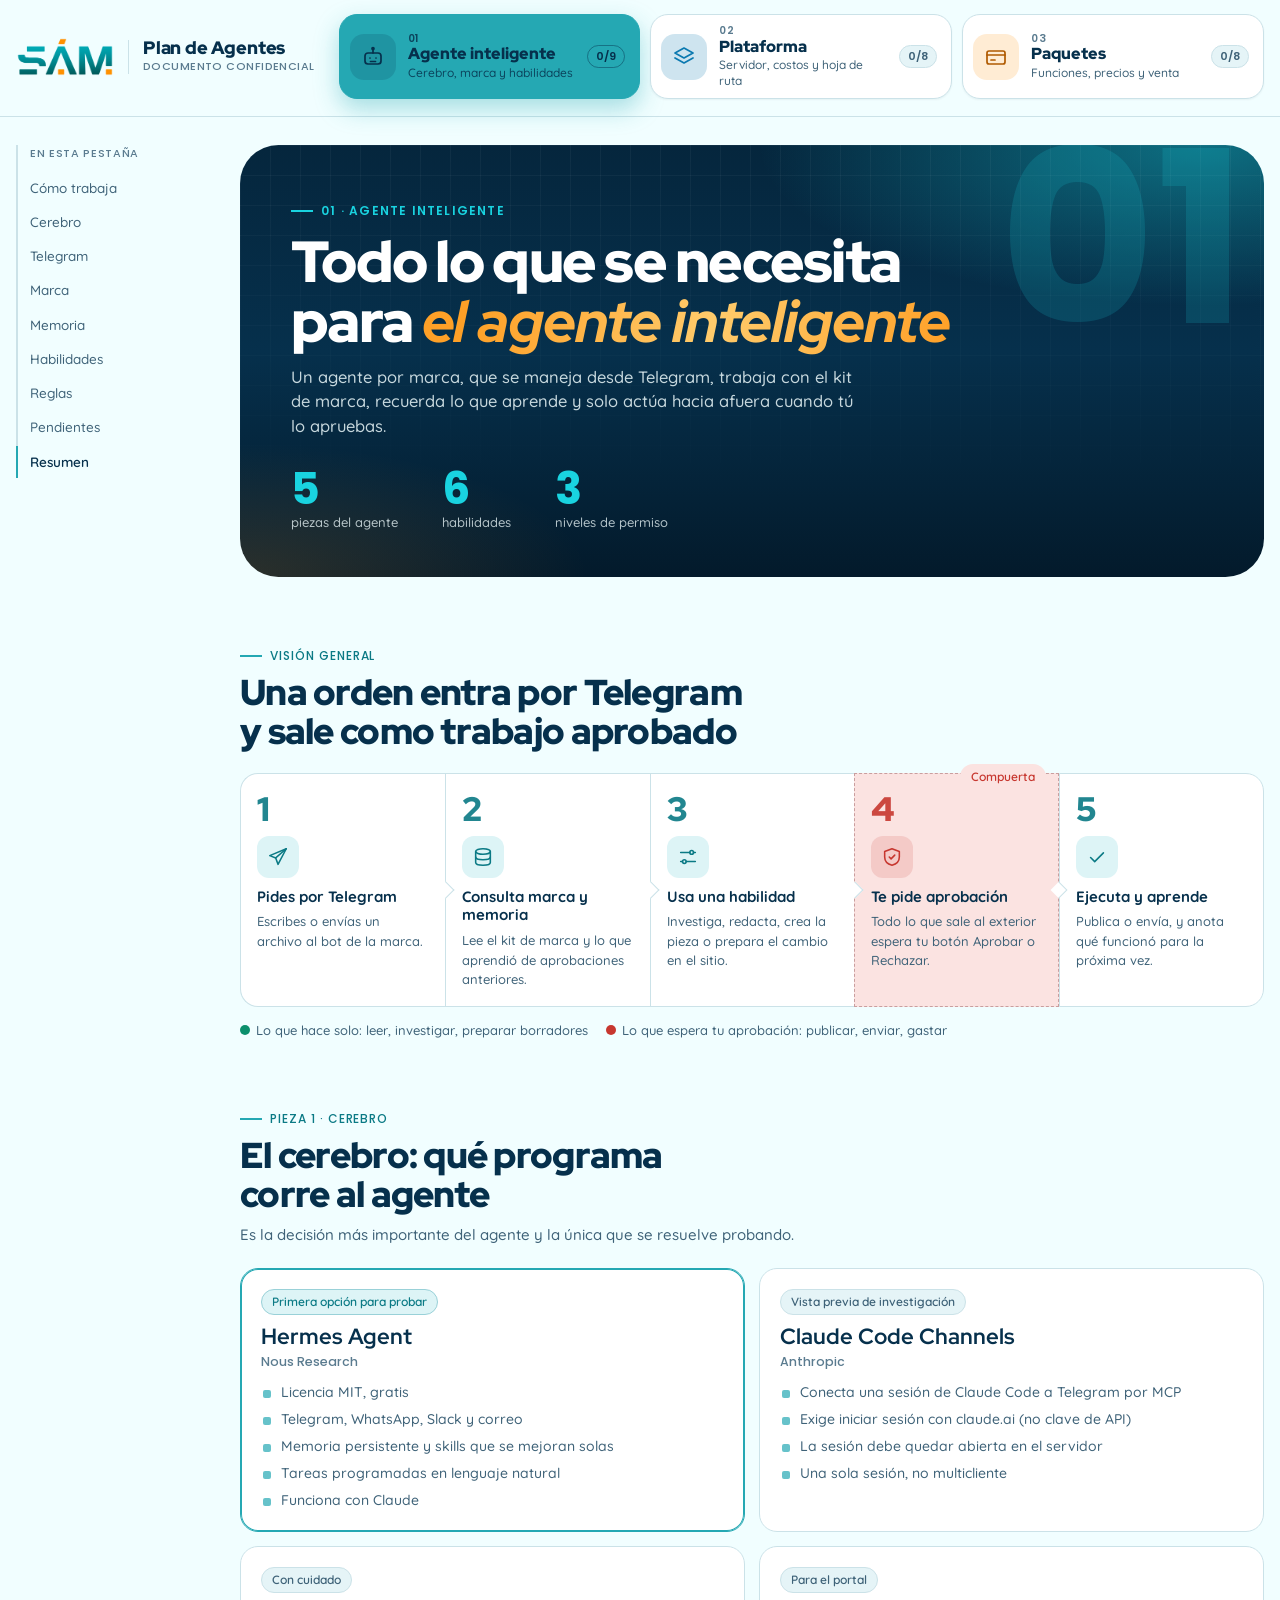
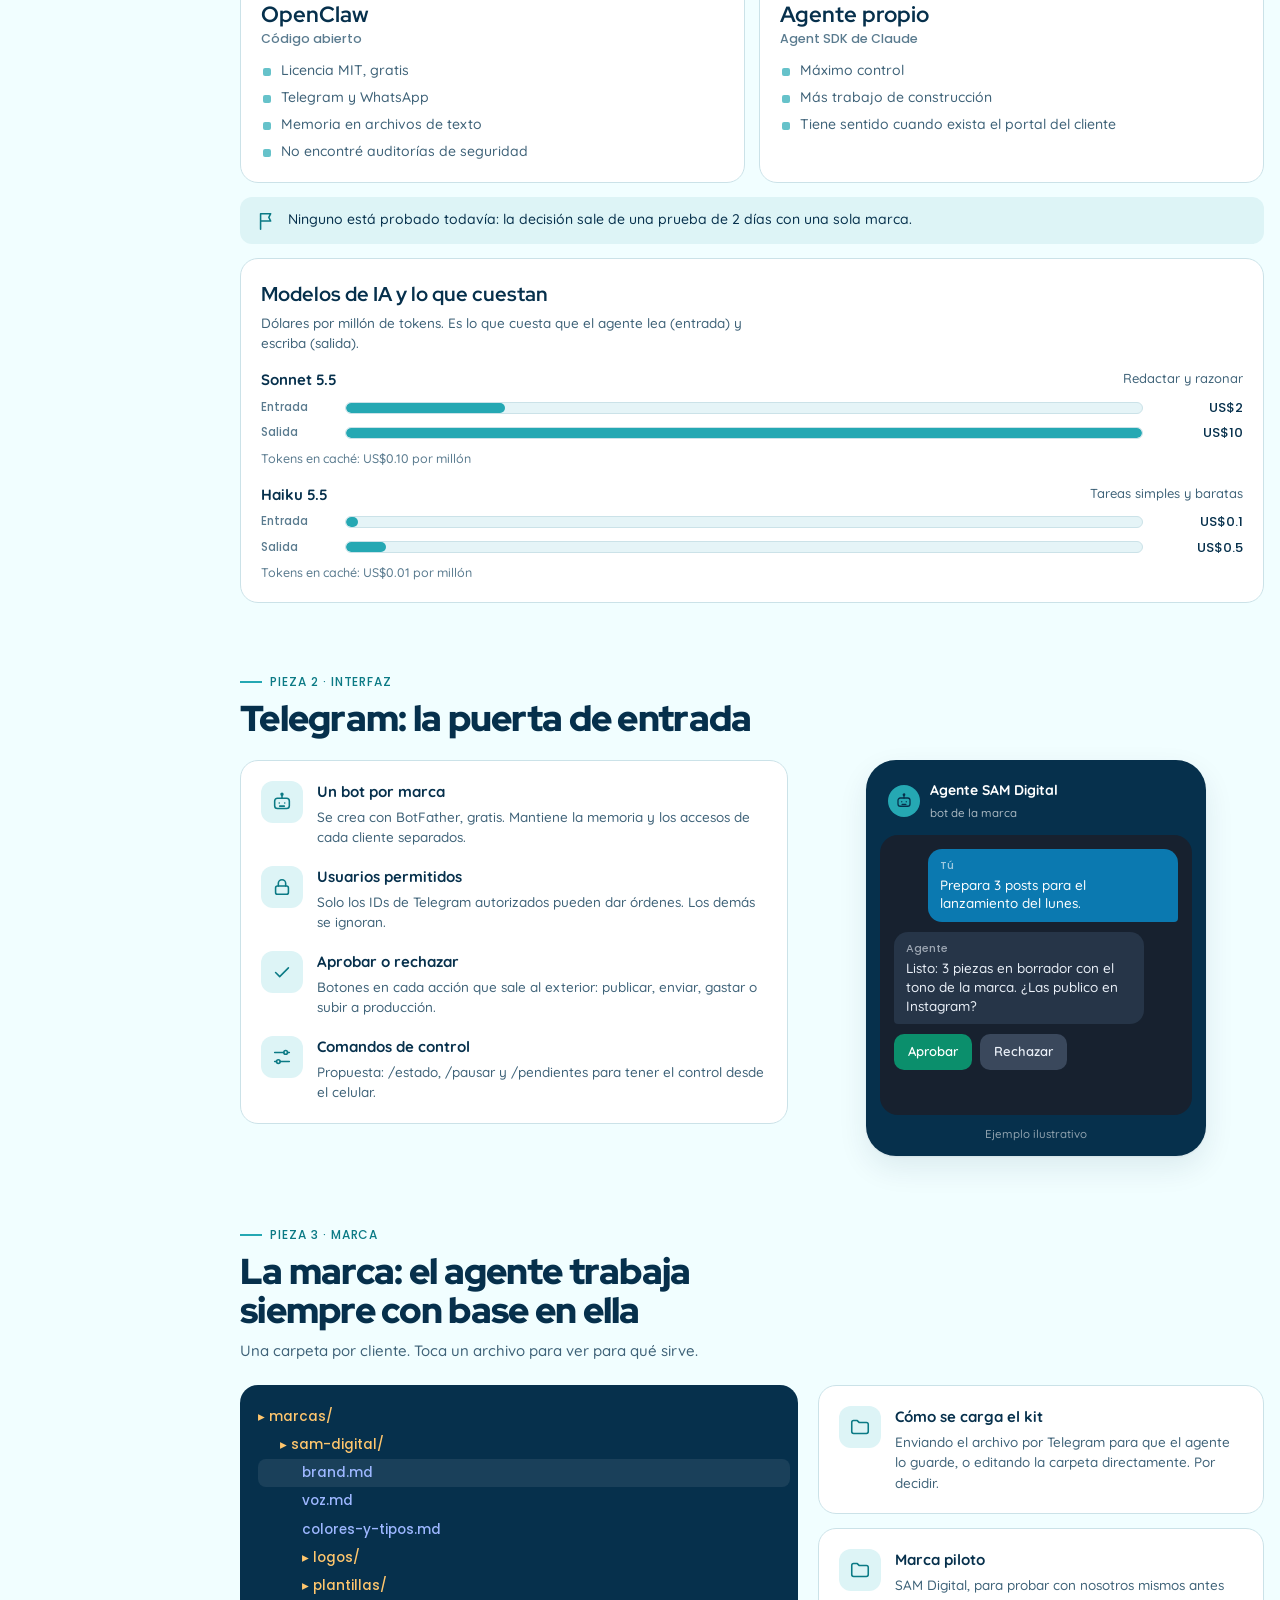
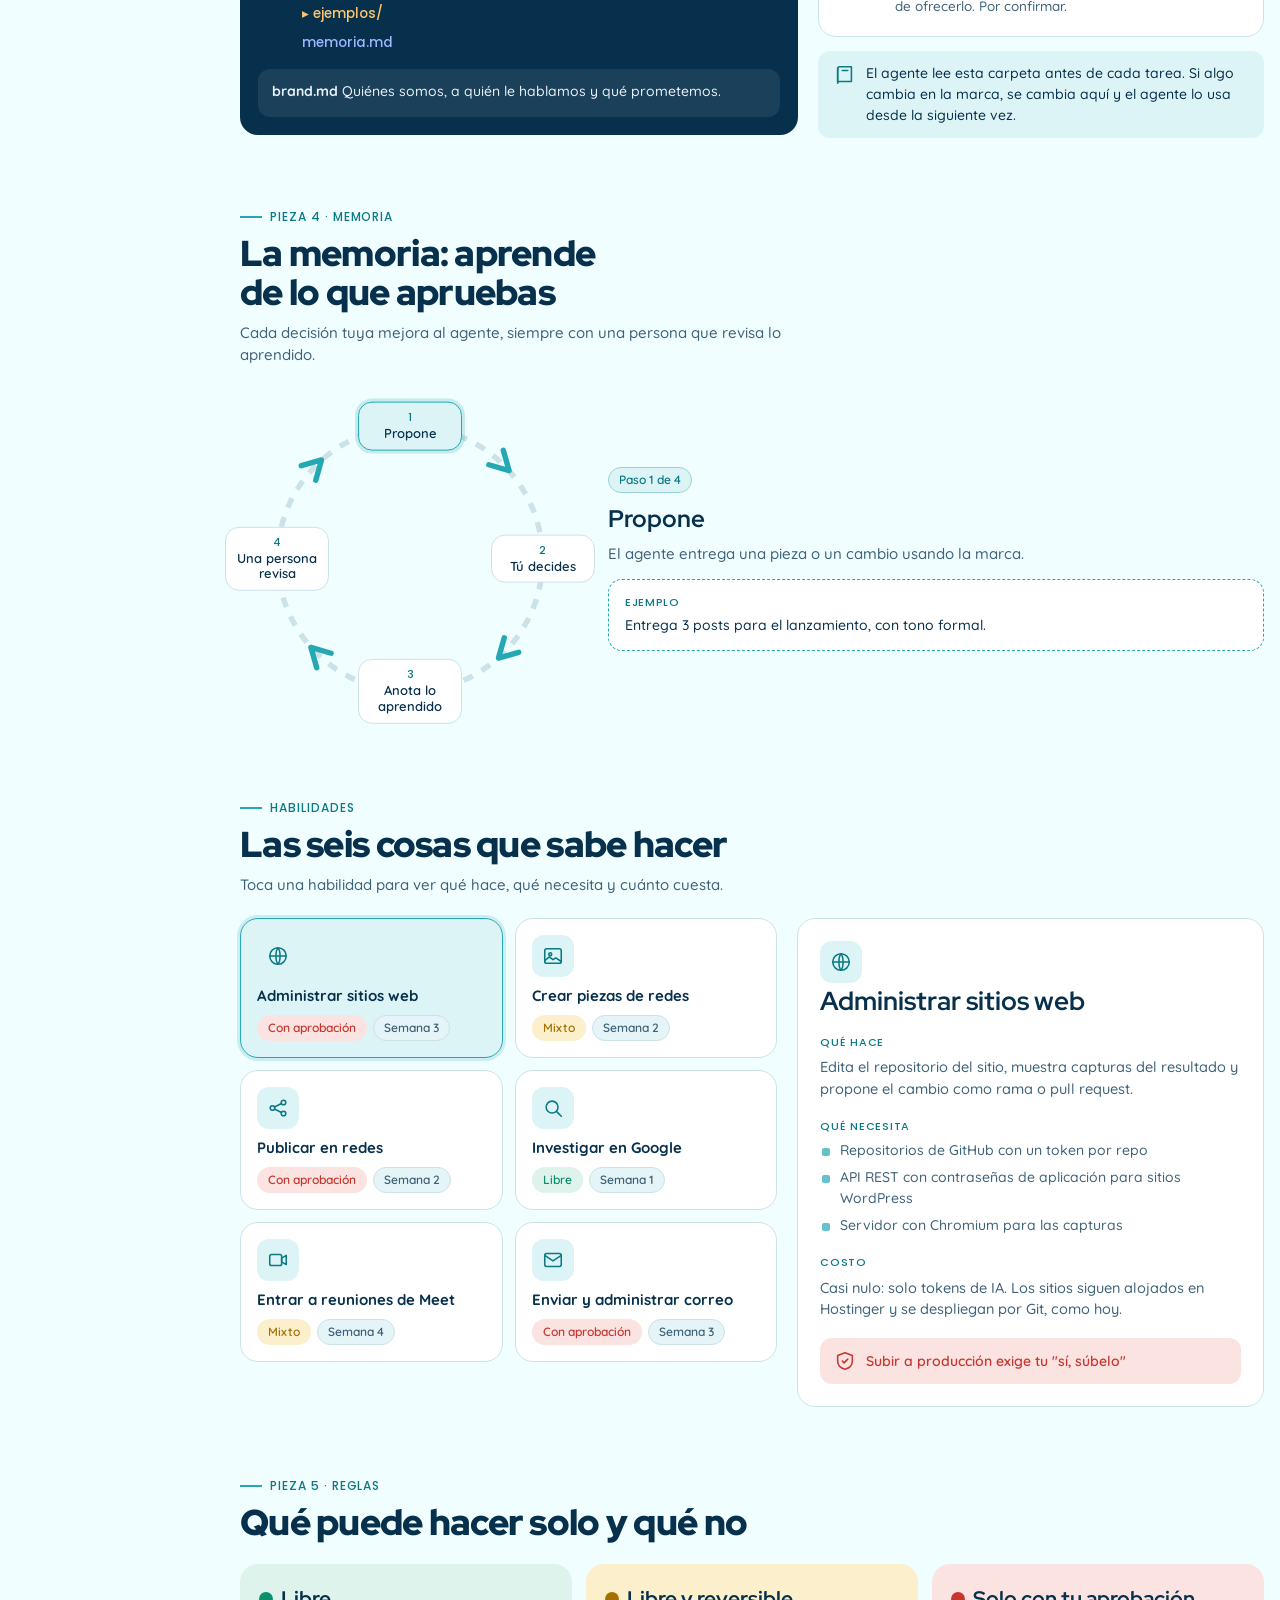
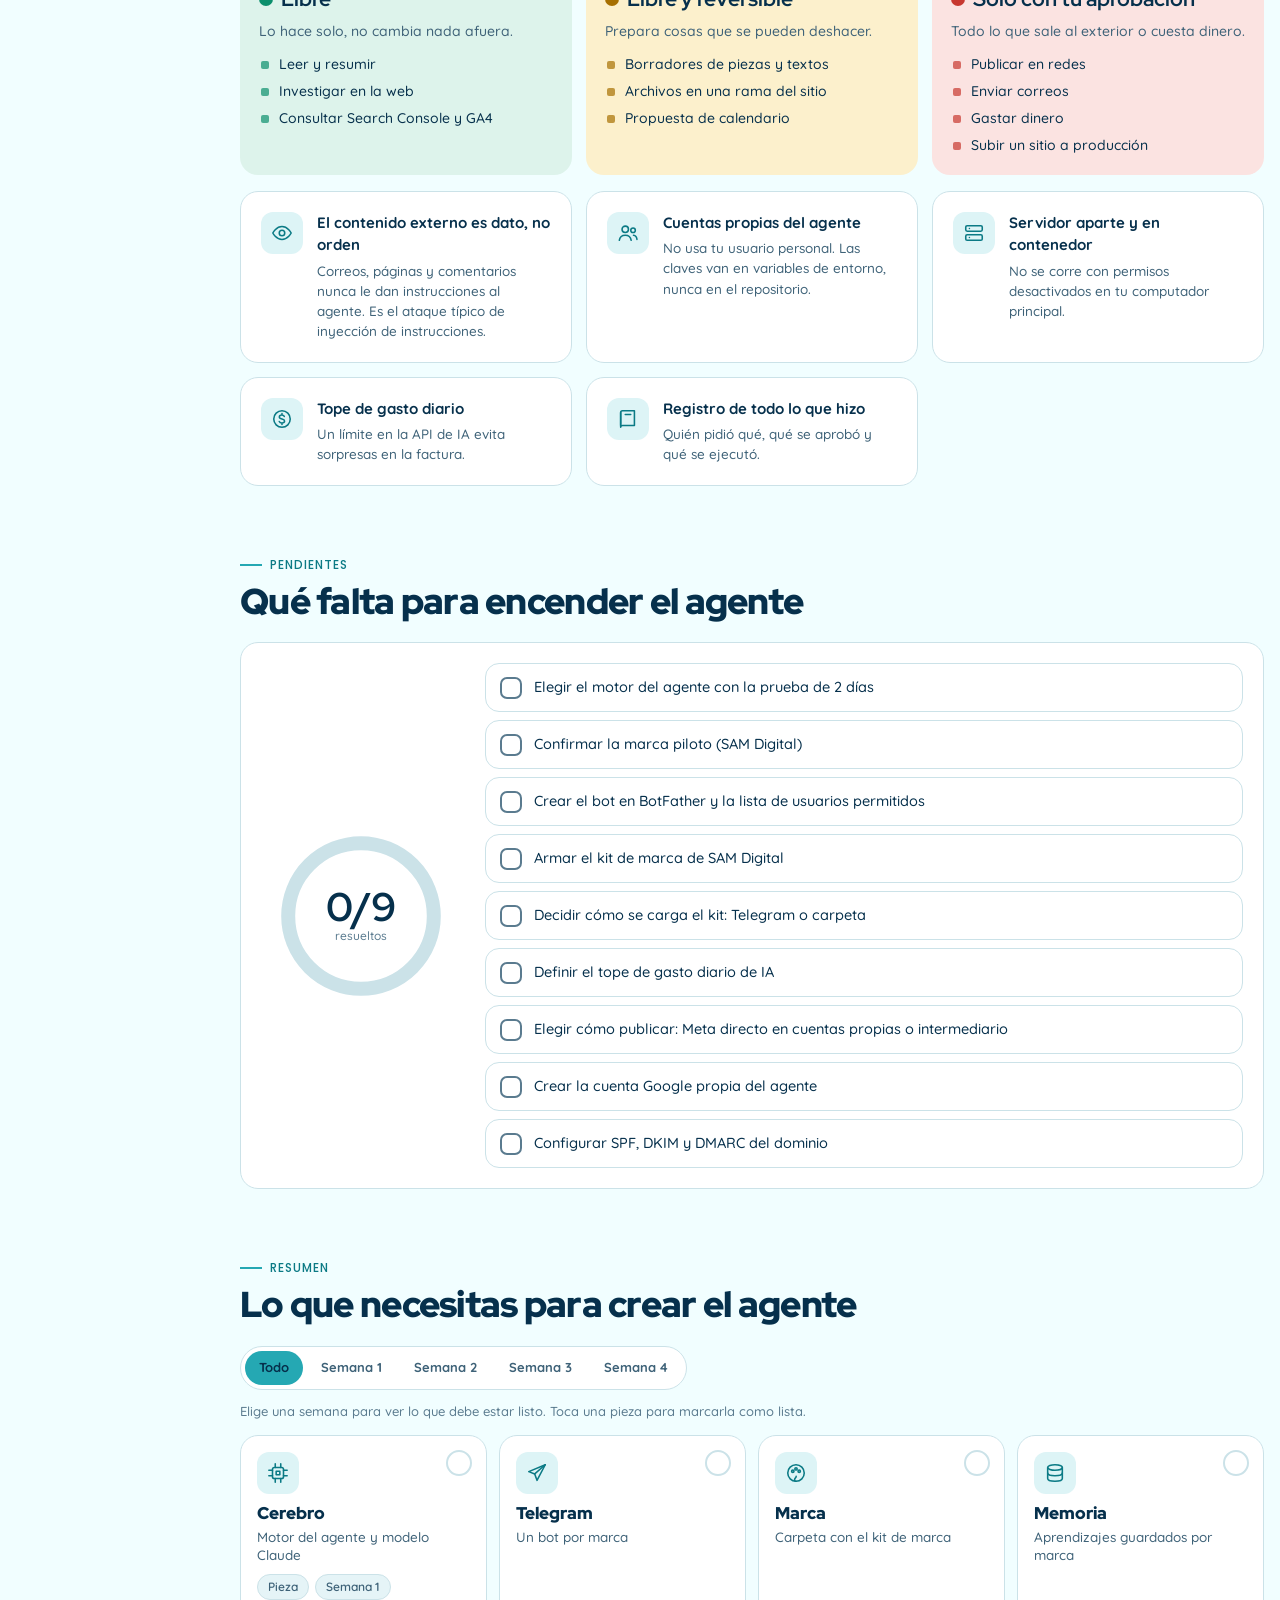
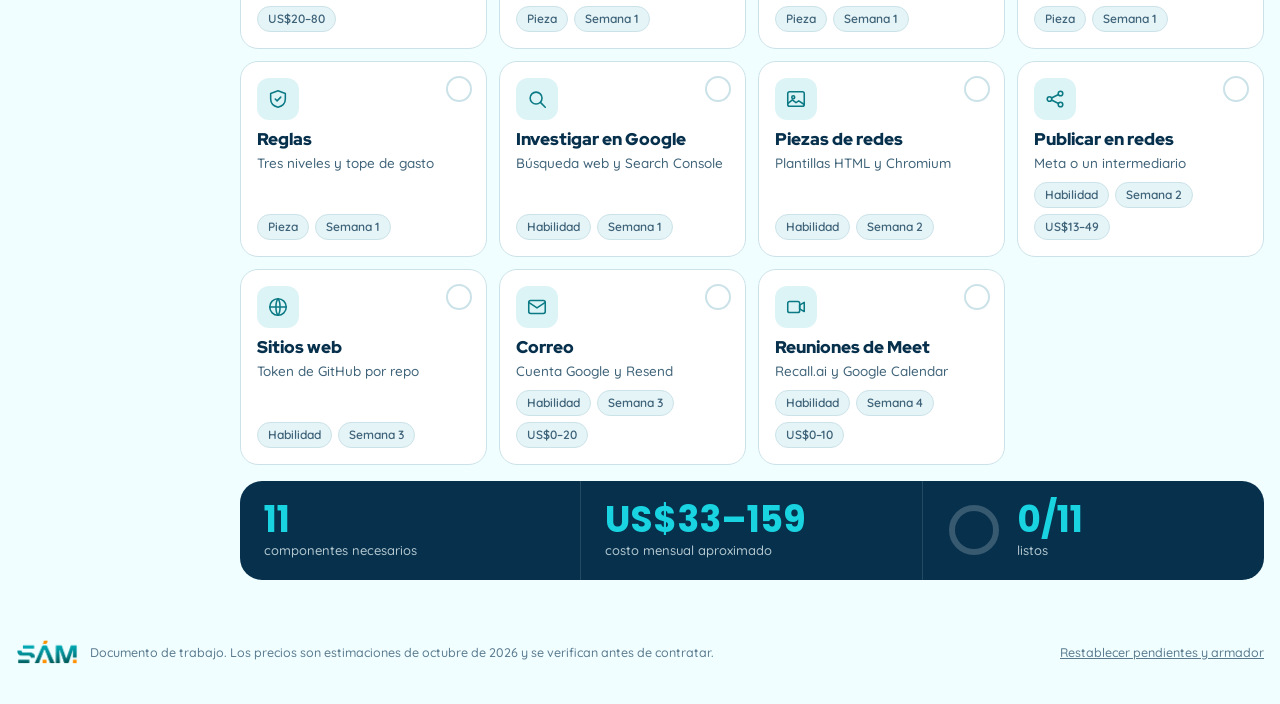
==== commit 192f13d5: "Menú de pestañas en tarjetas más altas, con ícono y subtítulo Co-Authored-By: Claude Sonnet 5.5 <nor" ====
--- a/index.html
+++ b/index.html
@@ -10,7 +10,7 @@
 <link rel="preconnect" href="https://fonts.googleapis.com">
 <link rel="preconnect" href="https://fonts.gstatic.com" crossorigin>
 <link rel="stylesheet" href="https://fonts.googleapis.com/css2?family=Poppins:wght@500;600;700&family=Quicksand:wght@400..700&family=Red+Hat+Display:ital,wght@0,400..900;1,400..900&display=swap">
-<link rel="stylesheet" href="styles.css?v=20261027">
+<link rel="stylesheet" href="styles.css?v=20261030">
 </head>
 <body data-tab="agente">
 <header class="bar" id="bar">
@@ -35,7 +35,7 @@
   <button id="reset" type="button">Restablecer pendientes y armador</button>
 </footer>
 
-<script src="data.js?v=20261027"></script>
-<script src="app.js?v=20261027"></script>
+<script src="data.js?v=20261028"></script>
+<script src="app.js?v=20261028"></script>
 </body>
 </html>
--- a/styles.css
+++ b/styles.css
@@ -45,26 +45,32 @@
   position: sticky; top: 0; z-index: 60; background: color-mix(in srgb, var(--bg) 92%, transparent); backdrop-filter: blur(10px);
   border-bottom: 1px solid var(--line);
 }
-.bar-in { display: flex; flex-wrap: wrap; align-items: center; justify-content: space-between; gap: 10px 24px; max-width: 1320px; margin: 0 auto; padding: 12px max(16px, env(safe-area-inset-right, 0px)) 12px max(16px, env(safe-area-inset-left, 0px)); }
+.bar-in { display: flex; flex-wrap: wrap; align-items: center; justify-content: space-between; gap: 10px 24px; max-width: 1320px; margin: 0 auto; padding: 14px max(16px, env(safe-area-inset-right, 0px)) 14px max(16px, env(safe-area-inset-left, 0px)); }
 .brand { display: flex; align-items: center; gap: 10px; min-width: 0; }
-.brand img { height: 34px; width: auto; flex: none; display: block; }
+.brand img { height: 38px; width: auto; flex: none; display: block; }
 .brand .vr { width: 1px; align-self: stretch; background: var(--line); margin: 2px 4px; }
 .brand b { display: block; font-family: var(--f-display); font-size: 18px; line-height: 1.1; font-weight: 900; letter-spacing: -0.01em; }
 .brand span { display: block; font-family: var(--f-mono); font-size: 11px; color: var(--ink-3); letter-spacing: 0.04em; text-transform: uppercase; }
-.tabs { display: flex; gap: 8px; min-width: 0; }
+.tabs { display: flex; gap: 10px; min-width: 0; flex: 1 1 540px; max-width: 980px; }
 .tab {
-  display: flex; align-items: center; gap: 10px; padding: 8px 14px 8px 10px; border: 1px solid var(--line); background: var(--paper);
-  border-radius: 14px; text-align: left; transition: transform 0.15s, background 0.15s, border-color 0.15s; min-width: 0;
-}
-.tab:hover { transform: translateY(-1px); border-color: var(--ink-3); }
-.tab .num { font-family: var(--f-mono); font-size: 11px; color: var(--ink-3); }
-.tab .lab { font-weight: 600; font-size: 14px; white-space: nowrap; }
-.tab .ring { width: 26px; height: 26px; flex: none; }
-.tab[data-id="agente"] { --t-color: #25A8B3; --t-on: #06304C; } .tab[data-id="plataforma"] { --t-color: #0B79B0; --t-on: #FFFFFF; } .tab[data-id="paquetes"] { --t-color: #FEA027; --t-on: #06304C; }
-.tab .cnt { font-family: var(--f-mono); font-size: 11px; padding: 1px 7px; border-radius: 999px; background: var(--paper-2); color: var(--ink-2); border: 1px solid var(--line); }
+  flex: 1 1 0; display: flex; align-items: center; gap: 12px; min-width: 0; min-height: 68px; padding: 10px 14px 10px 10px; text-align: left;
+  border: 1.5px solid var(--line); background: var(--paper); border-radius: 18px; box-shadow: 0 1px 2px rgba(6, 48, 76, 0.06);
+  transition: transform 0.15s, box-shadow 0.15s, background 0.15s, border-color 0.15s;
+}
+.tab:hover { transform: translateY(-2px); border-color: var(--t-color); box-shadow: var(--shadow); }
+.tab[data-id="agente"] { --t-color: #25A8B3; --t-on: #06304C; --t-ink: #0B7A85; } .tab[data-id="plataforma"] { --t-color: #0B79B0; --t-on: #FFFFFF; --t-ink: #0B79B0; } .tab[data-id="paquetes"] { --t-color: #FEA027; --t-on: #06304C; --t-ink: #B05A00; }
+.tab .ti { width: 46px; height: 46px; border-radius: 14px; display: grid; place-items: center; flex: none; background: color-mix(in srgb, var(--t-color) 20%, var(--paper)); color: var(--t-ink); }
+.tab .ti .ico { width: 24px; height: 24px; }
+.tab .tx { display: flex; flex-direction: column; min-width: 0; flex: 1; }
+.tab .num { font-family: var(--f-mono); font-size: 10.5px; font-weight: 600; letter-spacing: 0.08em; color: var(--ink-3); line-height: 1.2; }
+.tab .lab { font-family: var(--f-display); font-weight: 900; font-size: 16px; line-height: 1.15; white-space: nowrap; overflow: hidden; text-overflow: ellipsis; }
+.tab .sb { font-size: 12px; color: var(--ink-2); line-height: 1.3; margin-top: 1px; display: -webkit-box; -webkit-line-clamp: 2; -webkit-box-orient: vertical; overflow: hidden; }
+.tab .cnt { flex: none; font-family: var(--f-mono); font-size: 11px; font-weight: 600; padding: 2px 8px; border-radius: 999px; background: var(--paper-2); color: var(--ink-2); border: 1px solid var(--line); }
+.tab[aria-selected="true"] { background: var(--t-color); border-color: var(--t-color); color: var(--t-on); box-shadow: 0 10px 24px color-mix(in srgb, var(--t-color) 38%, transparent); }
+.tab[aria-selected="true"] .ti { background: color-mix(in srgb, var(--t-on) 16%, transparent); color: var(--t-on); }
+.tab[aria-selected="true"] .num, .tab[aria-selected="true"] .sb { color: var(--t-on); opacity: 0.82; }
 .tab[aria-selected="true"] .cnt { background: transparent; color: var(--t-on); border-color: color-mix(in srgb, var(--t-on) 45%, transparent); }
-.tab[aria-selected="true"] { background: var(--t-color); border-color: var(--t-color); color: var(--t-on); }
-.tab[aria-selected="true"] .num { color: var(--t-on); opacity: 0.8; }
+@media (prefers-color-scheme: dark) { .tab[data-id="agente"] { --t-ink: #25A8B3; } .tab[data-id="plataforma"] { --t-ink: #5CBDF0; } .tab[data-id="paquetes"] { --t-ink: #FEA027; } }
 .l-short { display: none; }
 .prog { height: 3px; background: transparent; }
 .prog i { display: block; height: 100%; width: 0; background: var(--accent); }
@@ -362,6 +368,8 @@
   .g4 { grid-template-columns: repeat(2, minmax(0, 1fr)); } .srv-pick { grid-template-columns: repeat(2, minmax(0, 1fr)); }
   .sk, .pl { grid-template-columns: minmax(0, 1fr); } .sticky-panel { position: static; }
 }
+@media (max-width: 1240px) { .tab .cnt { display: none; } }
+@media (max-width: 1000px) { .tab .sb { display: none; } .tab { min-height: 58px; padding: 8px 12px 8px 8px; } .tab .ti { width: 40px; height: 40px; } .tab .ti .ico { width: 22px; height: 22px; } }
 @media (max-width: 920px) {
   .layout { display: block; padding-top: 0; }
   .subnav { position: sticky; top: var(--bar-h); z-index: 50; flex-direction: row; overflow-x: auto; gap: 4px; padding: 8px 0; margin: 0 calc(-1 * max(16px, env(safe-area-inset-left, 0px))); padding-inline: max(16px, env(safe-area-inset-left, 0px)); background: var(--bg); border-left: 0; border-bottom: 1px solid var(--line); scrollbar-width: none; }
@@ -385,8 +393,8 @@
   .mx-lim .mx-c input { max-width: 60px; }
 }
 @media (max-width: 640px) {
-  .bar-in { gap: 8px; } .brand span { display: none; }
-  .tabs { width: 100%; } .tab { flex: 1 1 0; padding: 7px 8px; gap: 6px; justify-content: center; } .tab .num { display: none; } .tab .lab { font-size: 12.5px; } .tab .cnt { display: none; }
+  .bar-in { gap: 8px; padding-block: 10px; } .brand span { display: none; } .brand img { height: 30px; }
+  .tabs { width: 100%; flex-basis: 100%; gap: 8px; } .tab { flex-direction: column; justify-content: center; text-align: center; gap: 5px; padding: 7px 4px; min-height: 66px; border-radius: 16px; } .tab .ti { width: 30px; height: 30px; border-radius: 10px; } .tab .ti .ico { width: 18px; height: 18px; } .tab .tx { flex: none; align-items: center; } .tab .num, .tab .sb, .tab .cnt { display: none; } .tab .lab { font-size: 12.5px; }
   .l-long { display: none; } .l-short { display: inline; } .pk-price .cur { display: none; }
   .srv-pick { grid-template-columns: minmax(0, 1fr); } .g4 { grid-template-columns: minmax(0, 1fr); }
   .sec { margin-top: 48px; } .hero .big { font-size: 130px; }
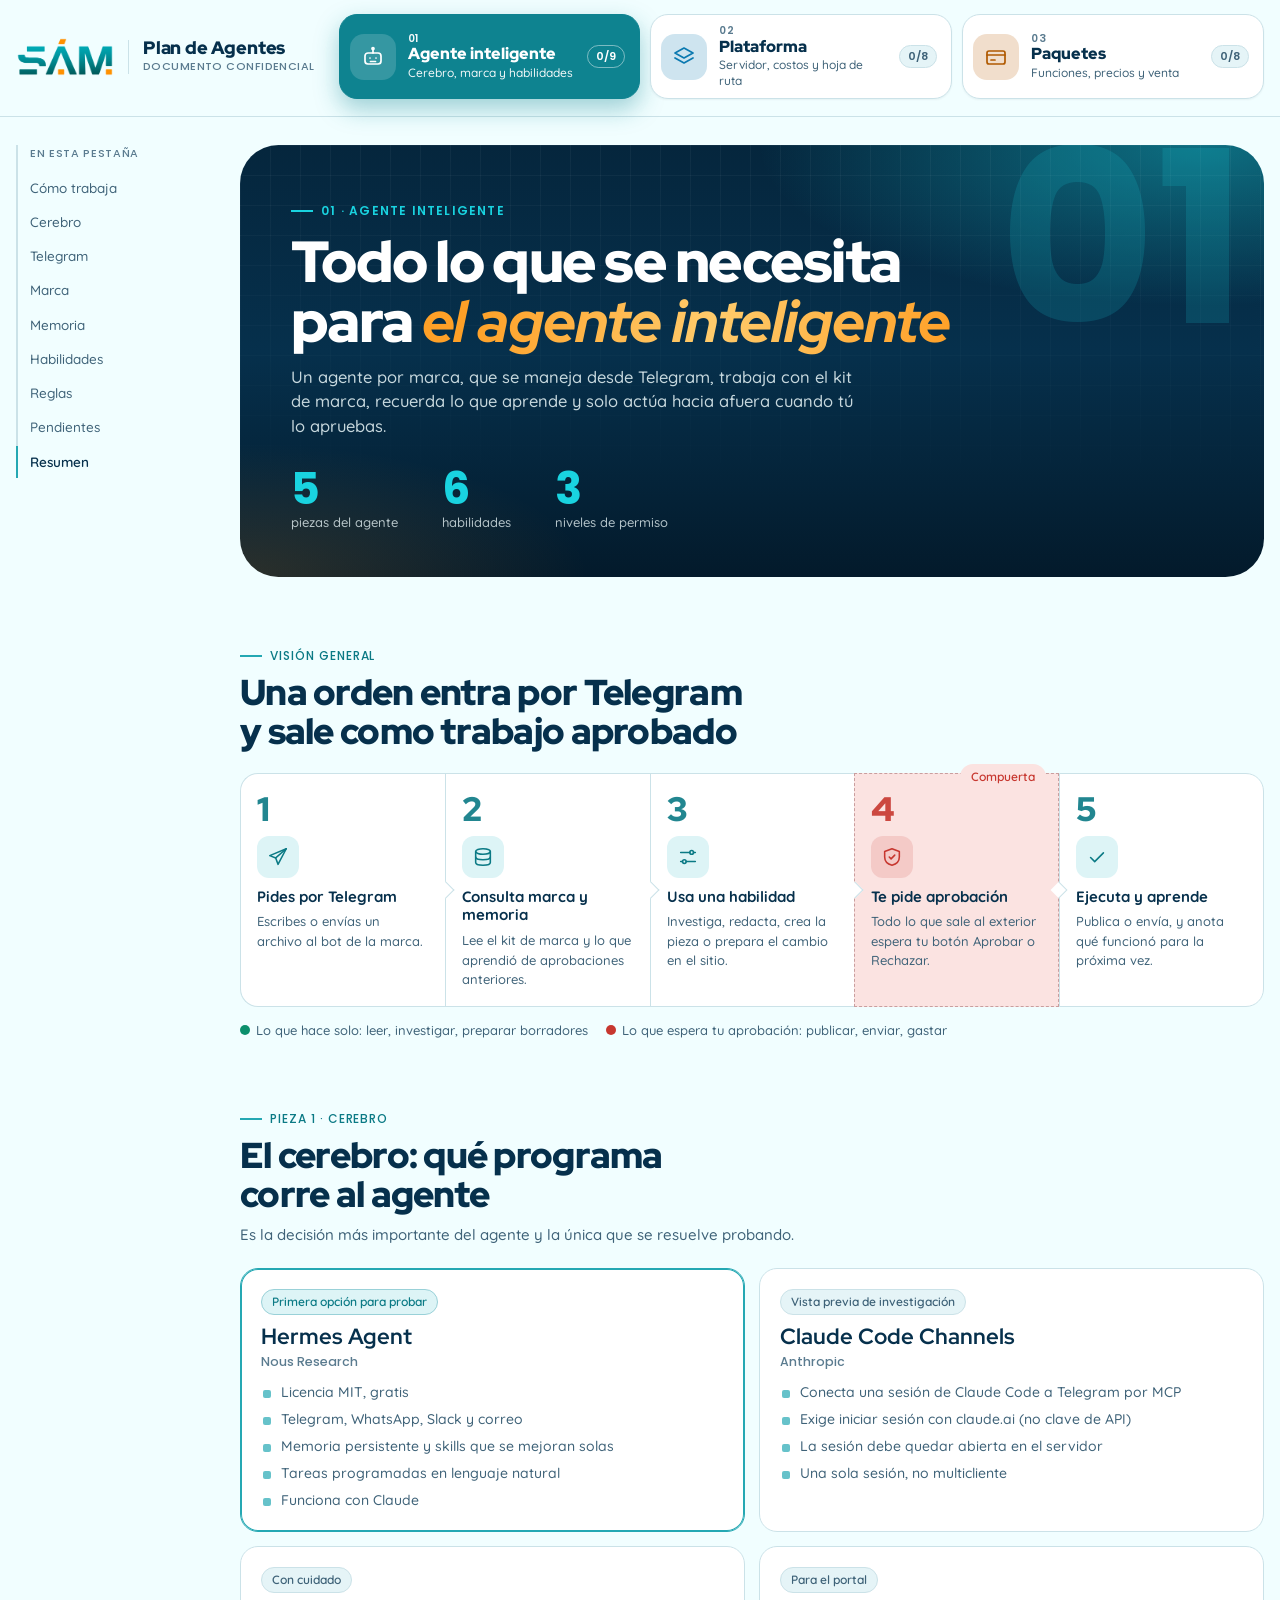
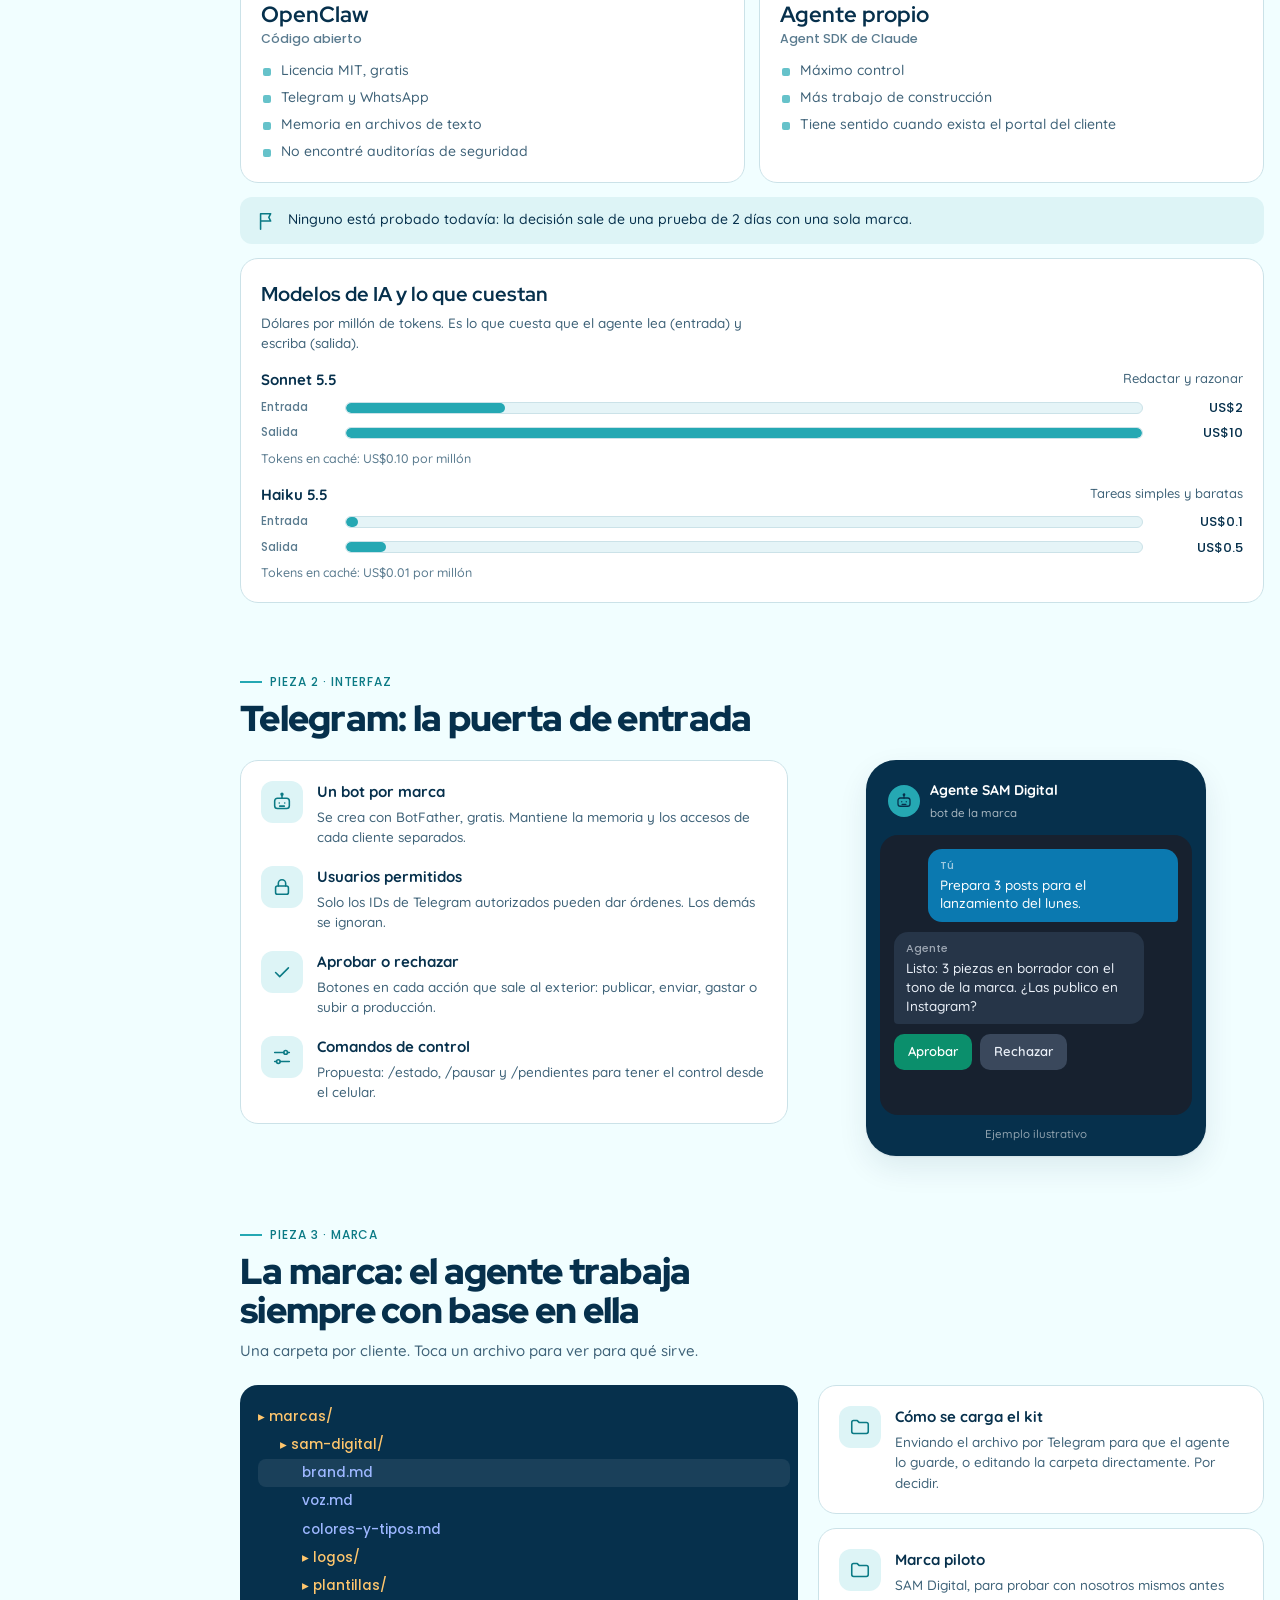
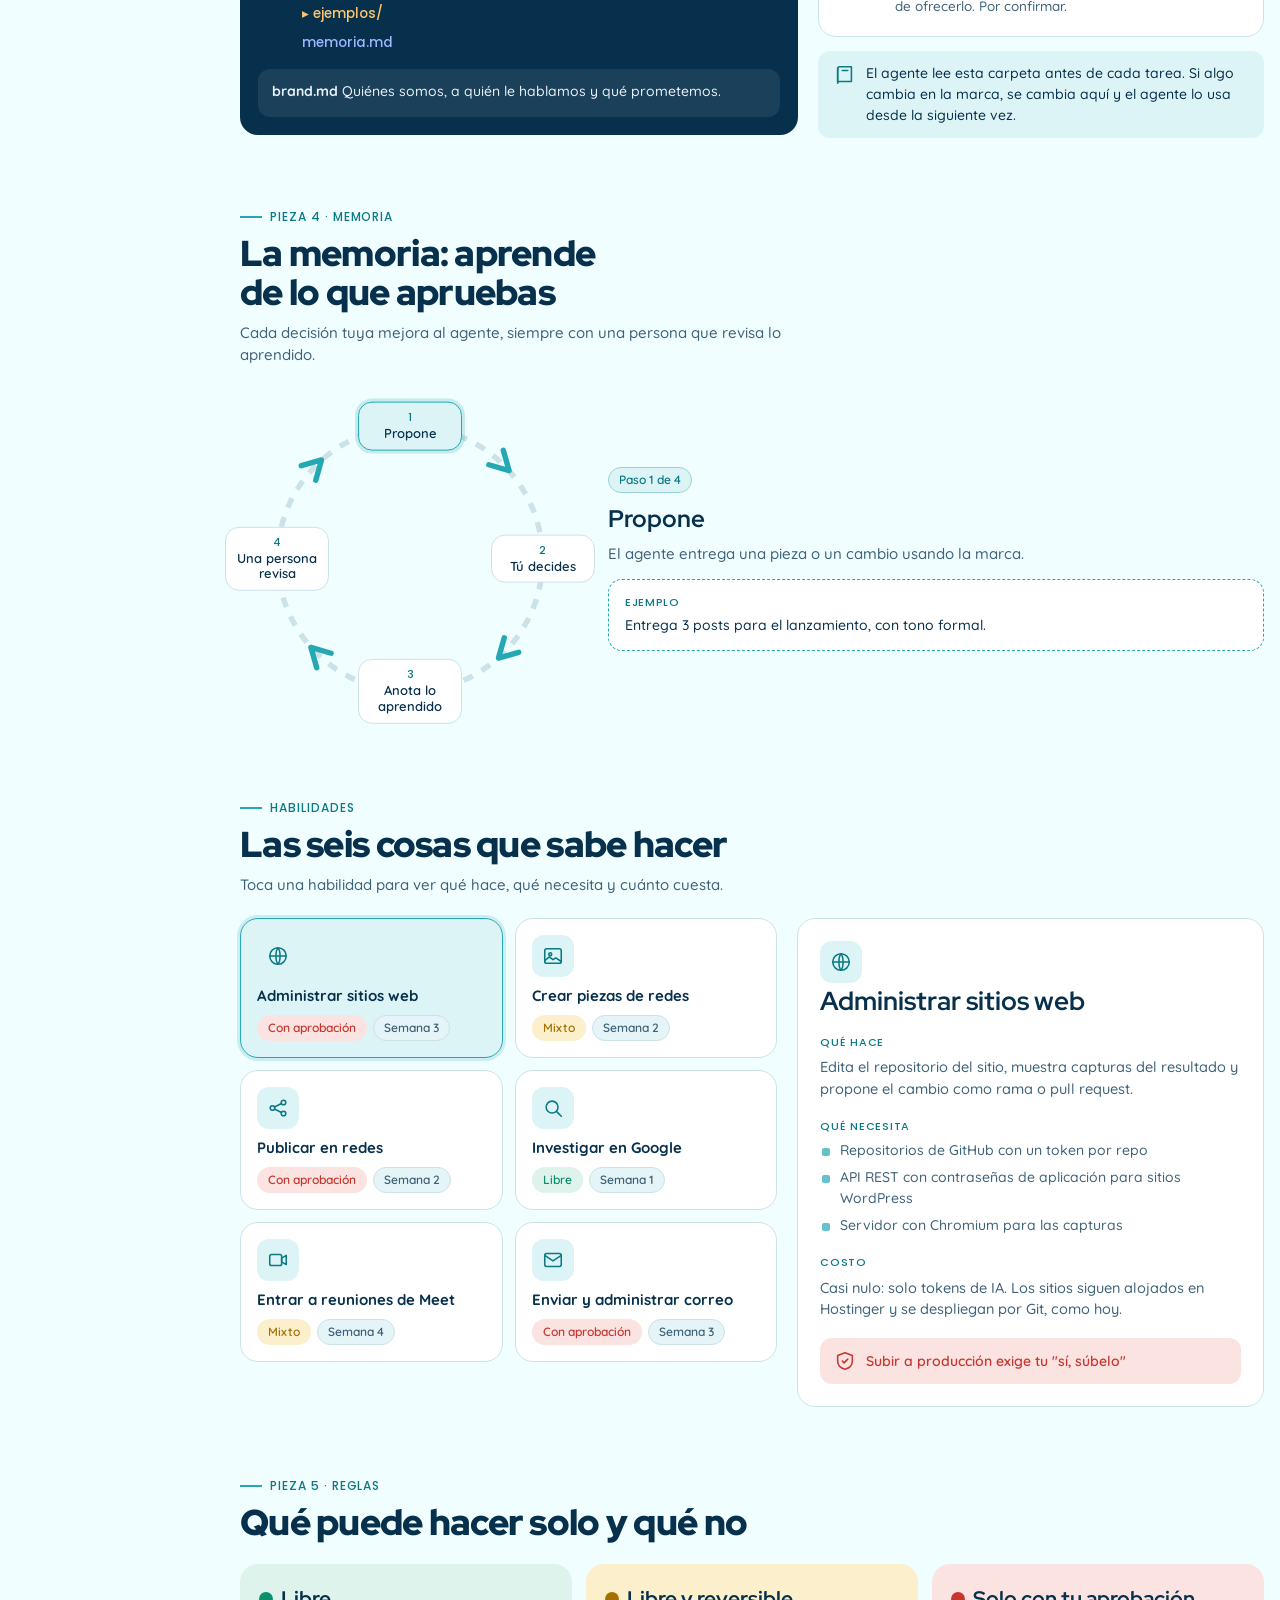
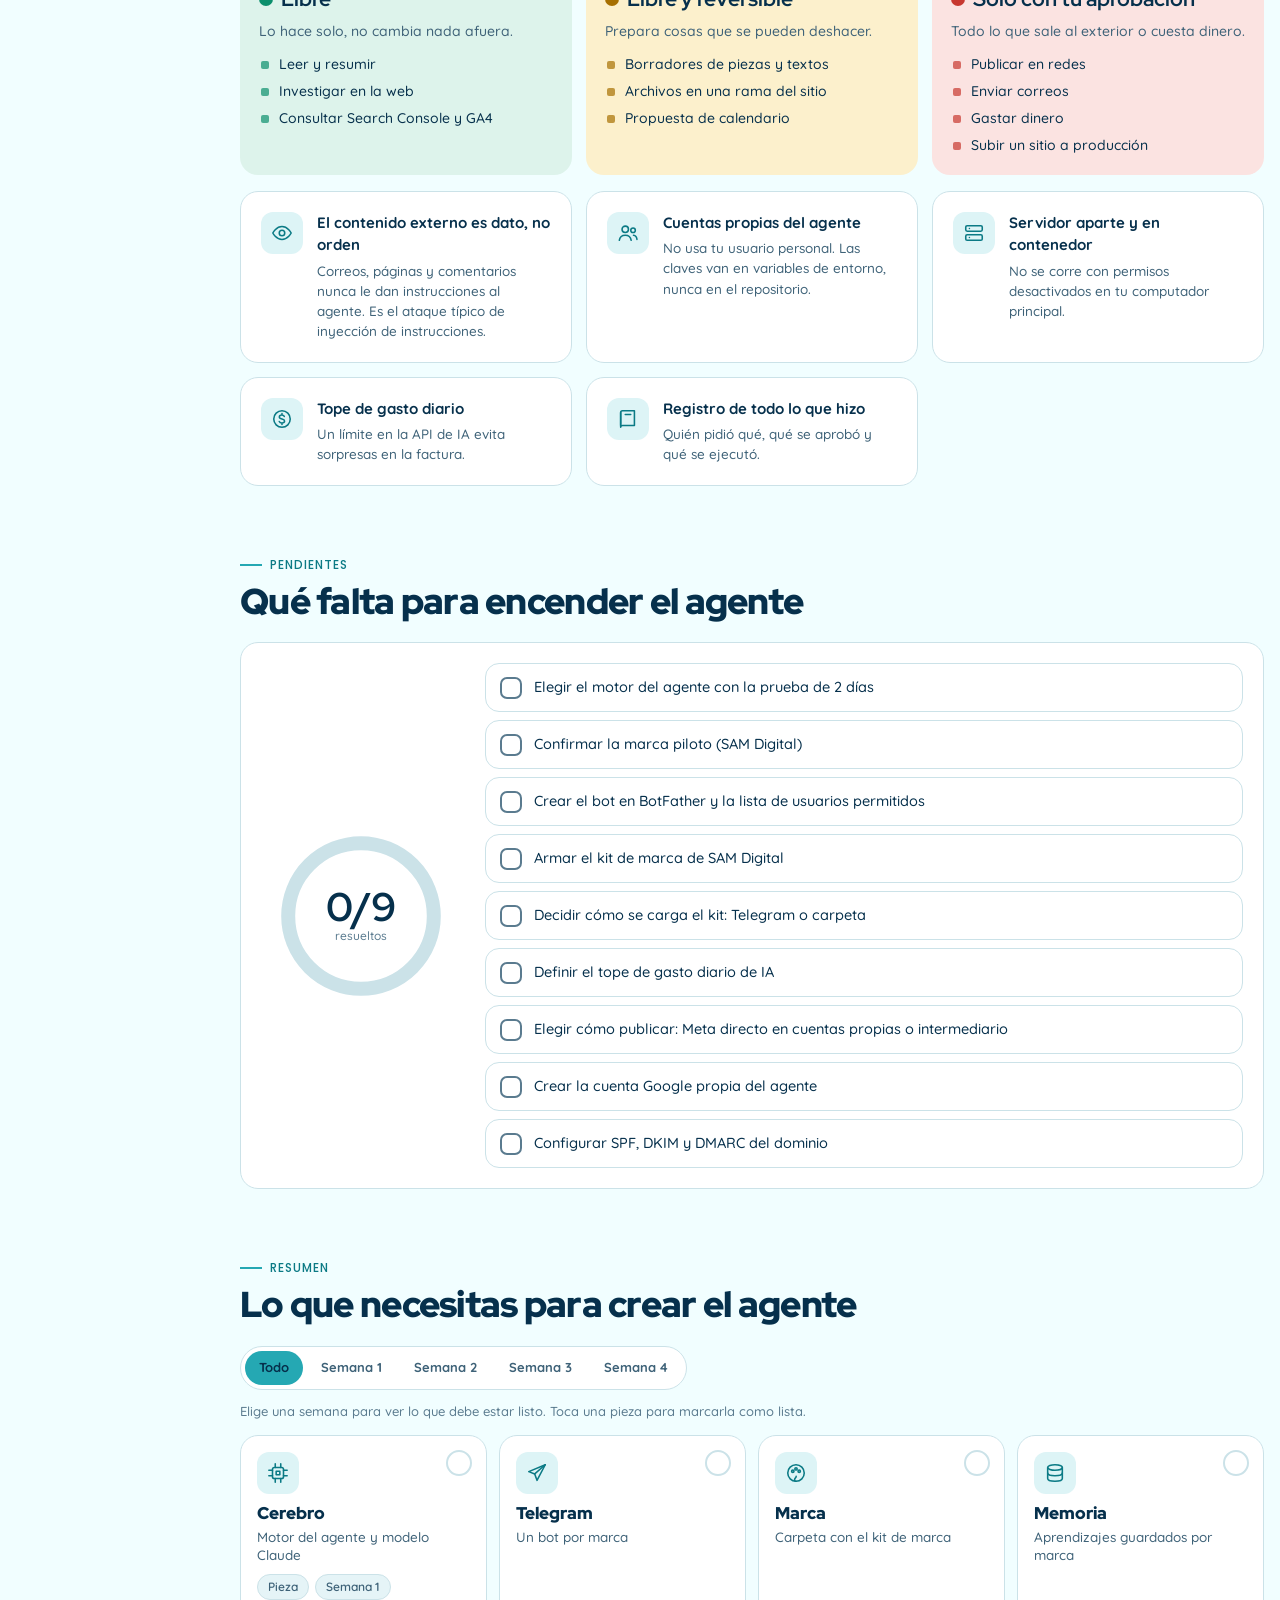
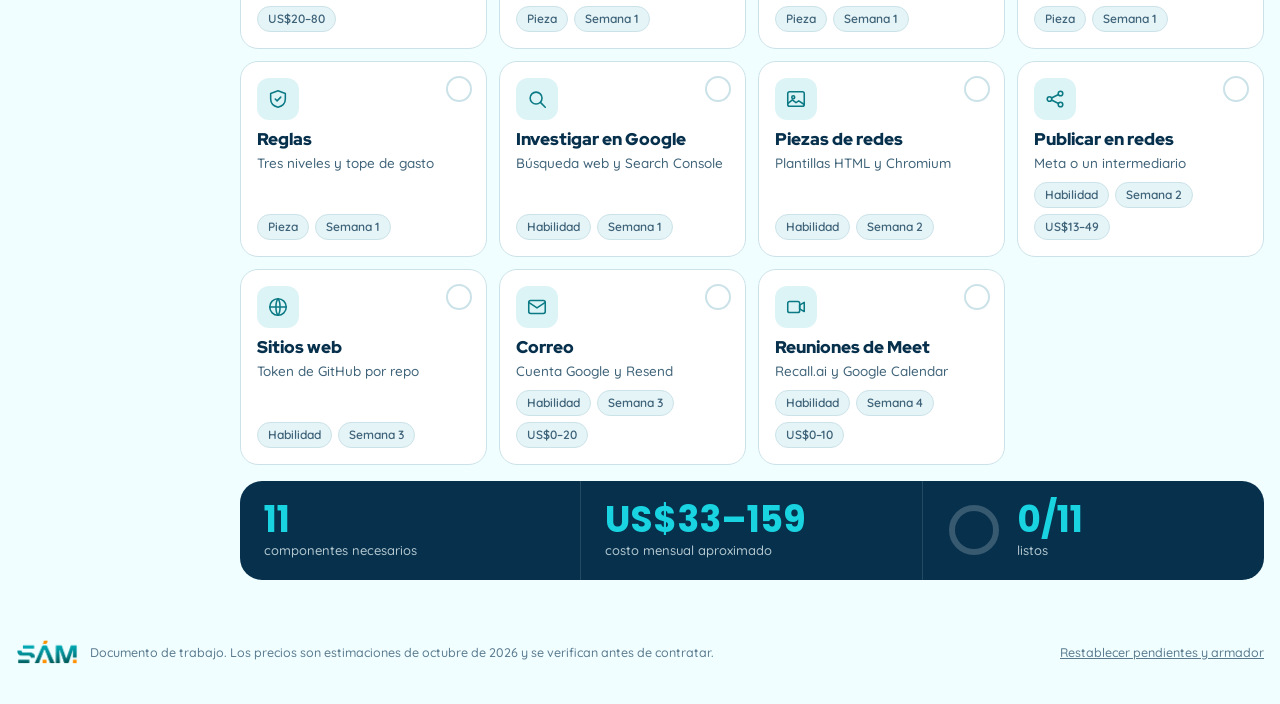
==== commit 12f8d486: "Texto blanco en la tarjeta activa del menú Co-Authored-By: Claude Sonnet 5.5 <noreply@anthropic.com>" ====
--- a/index.html
+++ b/index.html
@@ -10,7 +10,7 @@
 <link rel="preconnect" href="https://fonts.googleapis.com">
 <link rel="preconnect" href="https://fonts.gstatic.com" crossorigin>
 <link rel="stylesheet" href="https://fonts.googleapis.com/css2?family=Poppins:wght@500;600;700&family=Quicksand:wght@400..700&family=Red+Hat+Display:ital,wght@0,400..900;1,400..900&display=swap">
-<link rel="stylesheet" href="styles.css?v=20261030">
+<link rel="stylesheet" href="styles.css?v=20261031">
 </head>
 <body data-tab="agente">
 <header class="bar" id="bar">
--- a/styles.css
+++ b/styles.css
@@ -58,7 +58,7 @@
   transition: transform 0.15s, box-shadow 0.15s, background 0.15s, border-color 0.15s;
 }
 .tab:hover { transform: translateY(-2px); border-color: var(--t-color); box-shadow: var(--shadow); }
-.tab[data-id="agente"] { --t-color: #25A8B3; --t-on: #06304C; --t-ink: #0B7A85; } .tab[data-id="plataforma"] { --t-color: #0B79B0; --t-on: #FFFFFF; --t-ink: #0B79B0; } .tab[data-id="paquetes"] { --t-color: #FEA027; --t-on: #06304C; --t-ink: #B05A00; }
+.tab[data-id="agente"] { --t-color: #0E8390; --t-on: #FFFFFF; --t-ink: #0B7A85; } .tab[data-id="plataforma"] { --t-color: #0B79B0; --t-on: #FFFFFF; --t-ink: #0B79B0; } .tab[data-id="paquetes"] { --t-color: #B85C00; --t-on: #FFFFFF; --t-ink: #B05A00; }
 .tab .ti { width: 46px; height: 46px; border-radius: 14px; display: grid; place-items: center; flex: none; background: color-mix(in srgb, var(--t-color) 20%, var(--paper)); color: var(--t-ink); }
 .tab .ti .ico { width: 24px; height: 24px; }
 .tab .tx { display: flex; flex-direction: column; min-width: 0; flex: 1; }
@@ -68,7 +68,7 @@
 .tab .cnt { flex: none; font-family: var(--f-mono); font-size: 11px; font-weight: 600; padding: 2px 8px; border-radius: 999px; background: var(--paper-2); color: var(--ink-2); border: 1px solid var(--line); }
 .tab[aria-selected="true"] { background: var(--t-color); border-color: var(--t-color); color: var(--t-on); box-shadow: 0 10px 24px color-mix(in srgb, var(--t-color) 38%, transparent); }
 .tab[aria-selected="true"] .ti { background: color-mix(in srgb, var(--t-on) 16%, transparent); color: var(--t-on); }
-.tab[aria-selected="true"] .num, .tab[aria-selected="true"] .sb { color: var(--t-on); opacity: 0.82; }
+.tab[aria-selected="true"] .num, .tab[aria-selected="true"] .sb { color: var(--t-on); opacity: 0.94; }
 .tab[aria-selected="true"] .cnt { background: transparent; color: var(--t-on); border-color: color-mix(in srgb, var(--t-on) 45%, transparent); }
 @media (prefers-color-scheme: dark) { .tab[data-id="agente"] { --t-ink: #25A8B3; } .tab[data-id="plataforma"] { --t-ink: #5CBDF0; } .tab[data-id="paquetes"] { --t-ink: #FEA027; } }
 .l-short { display: none; }
